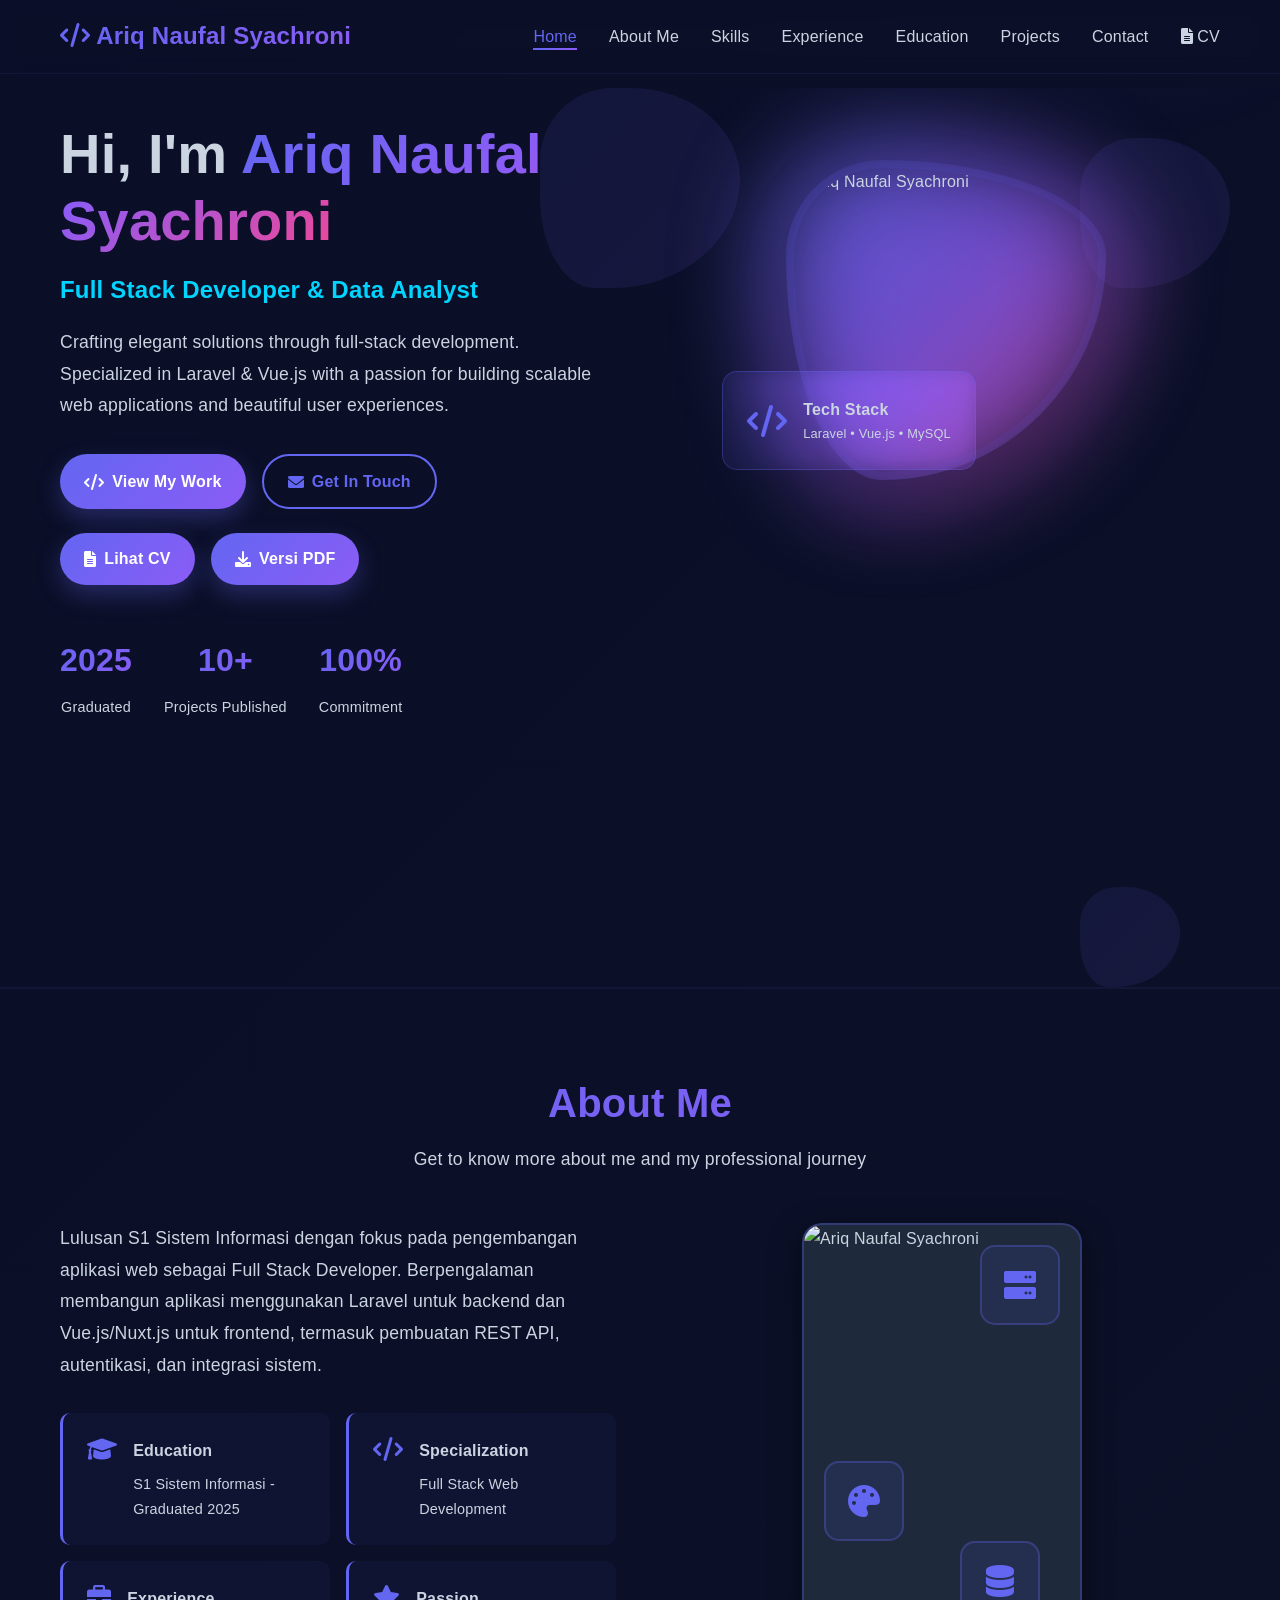
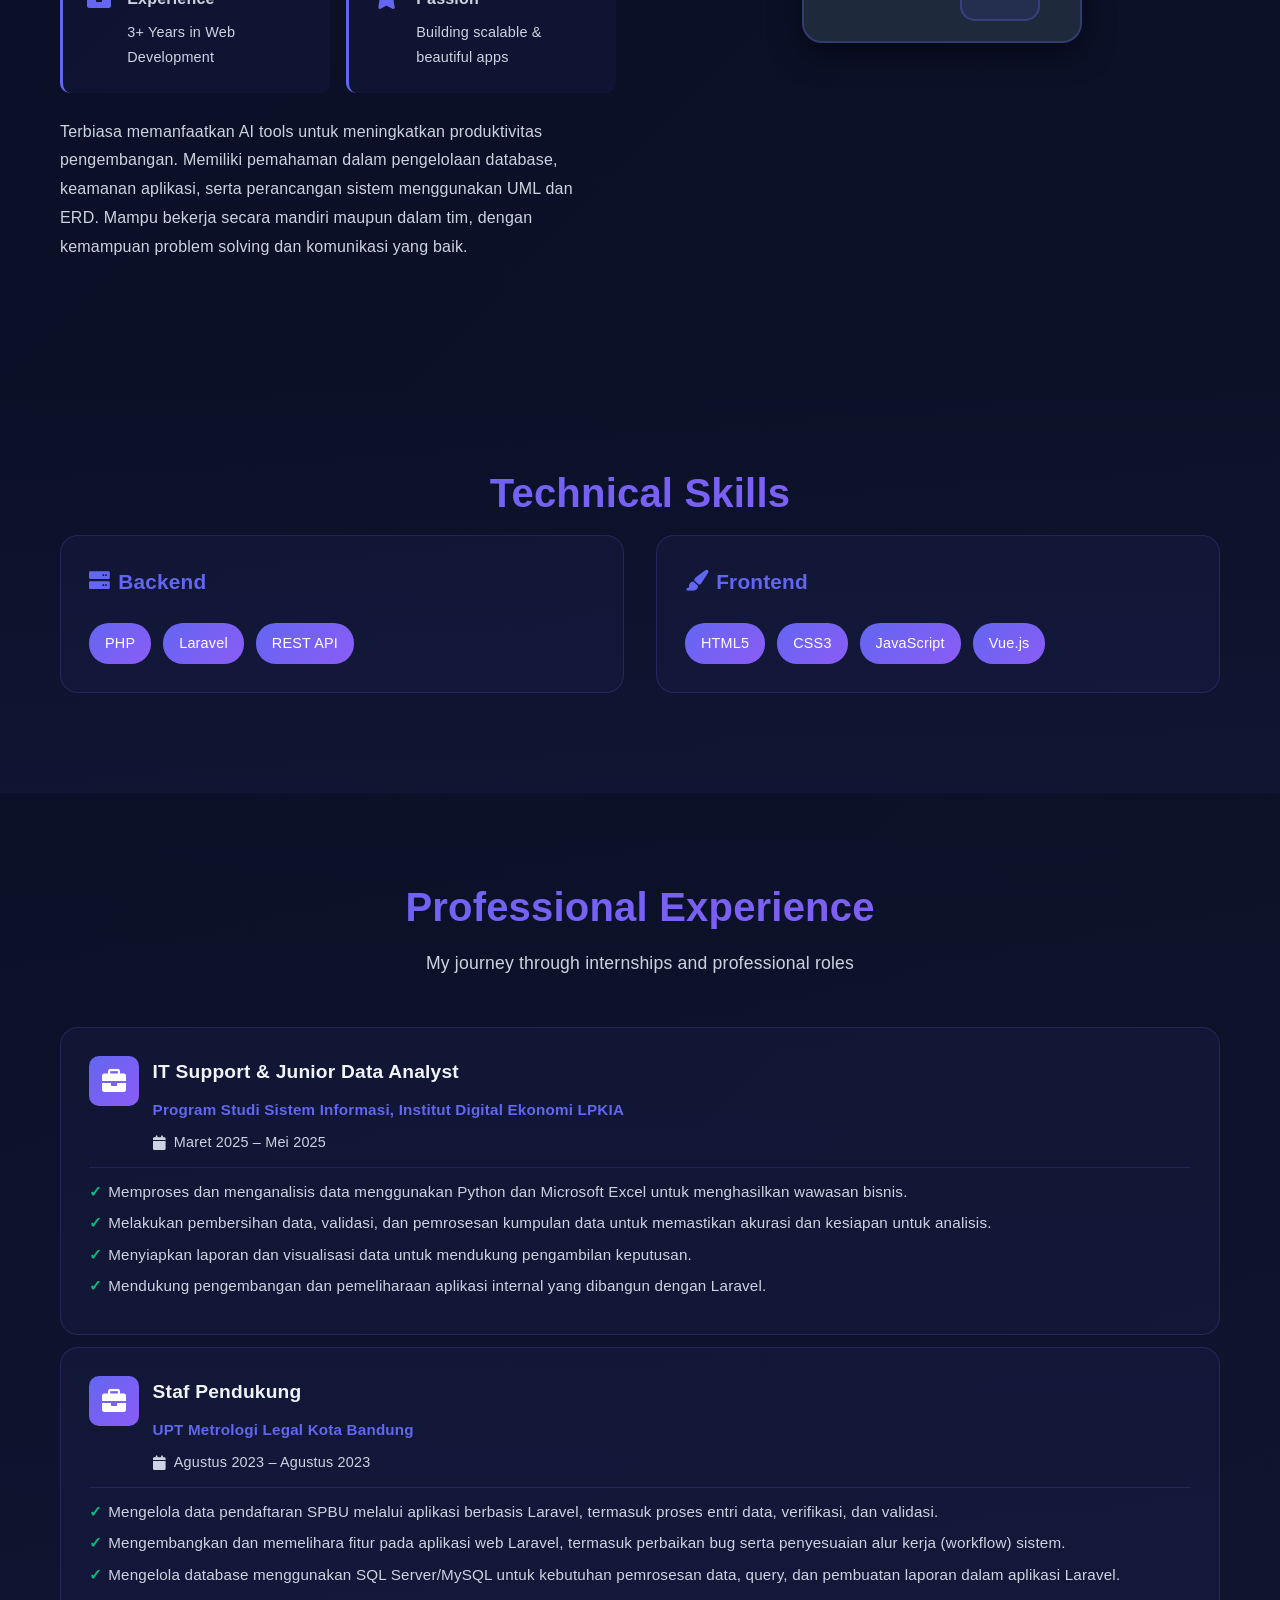
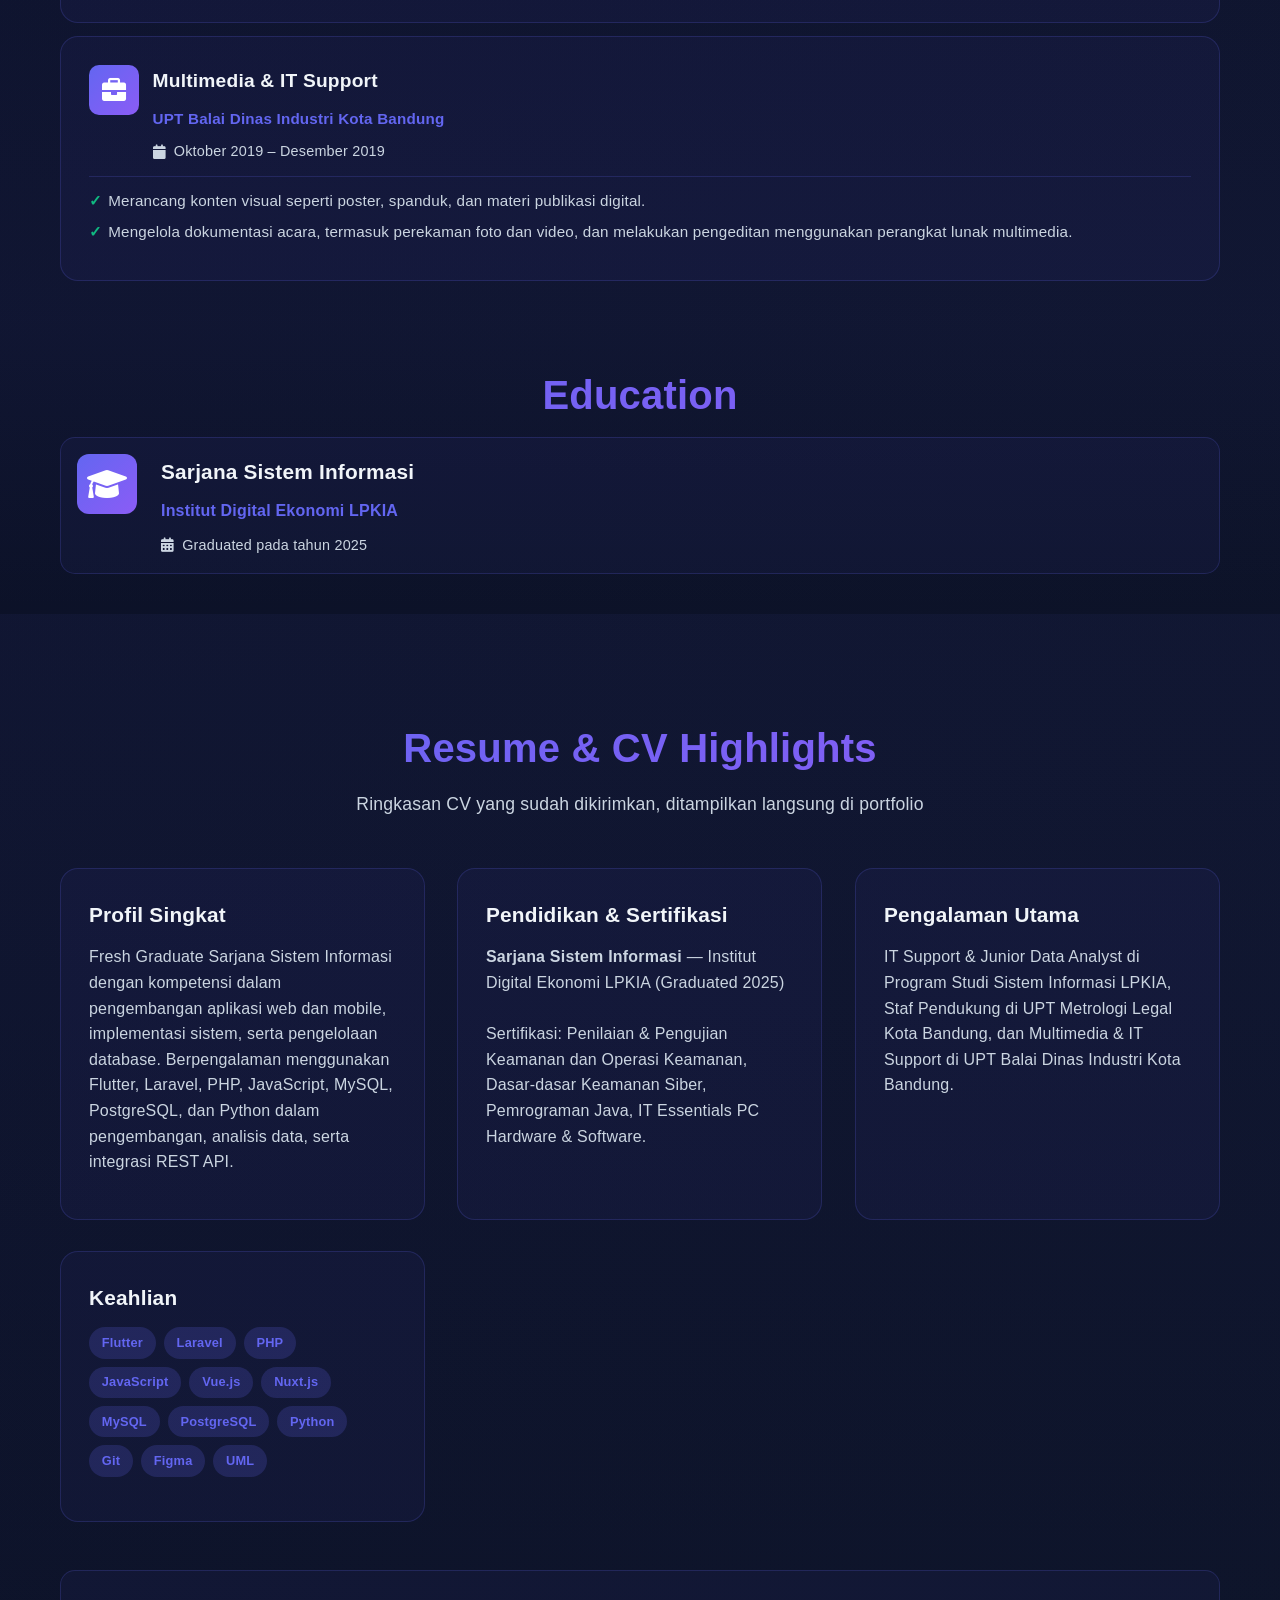
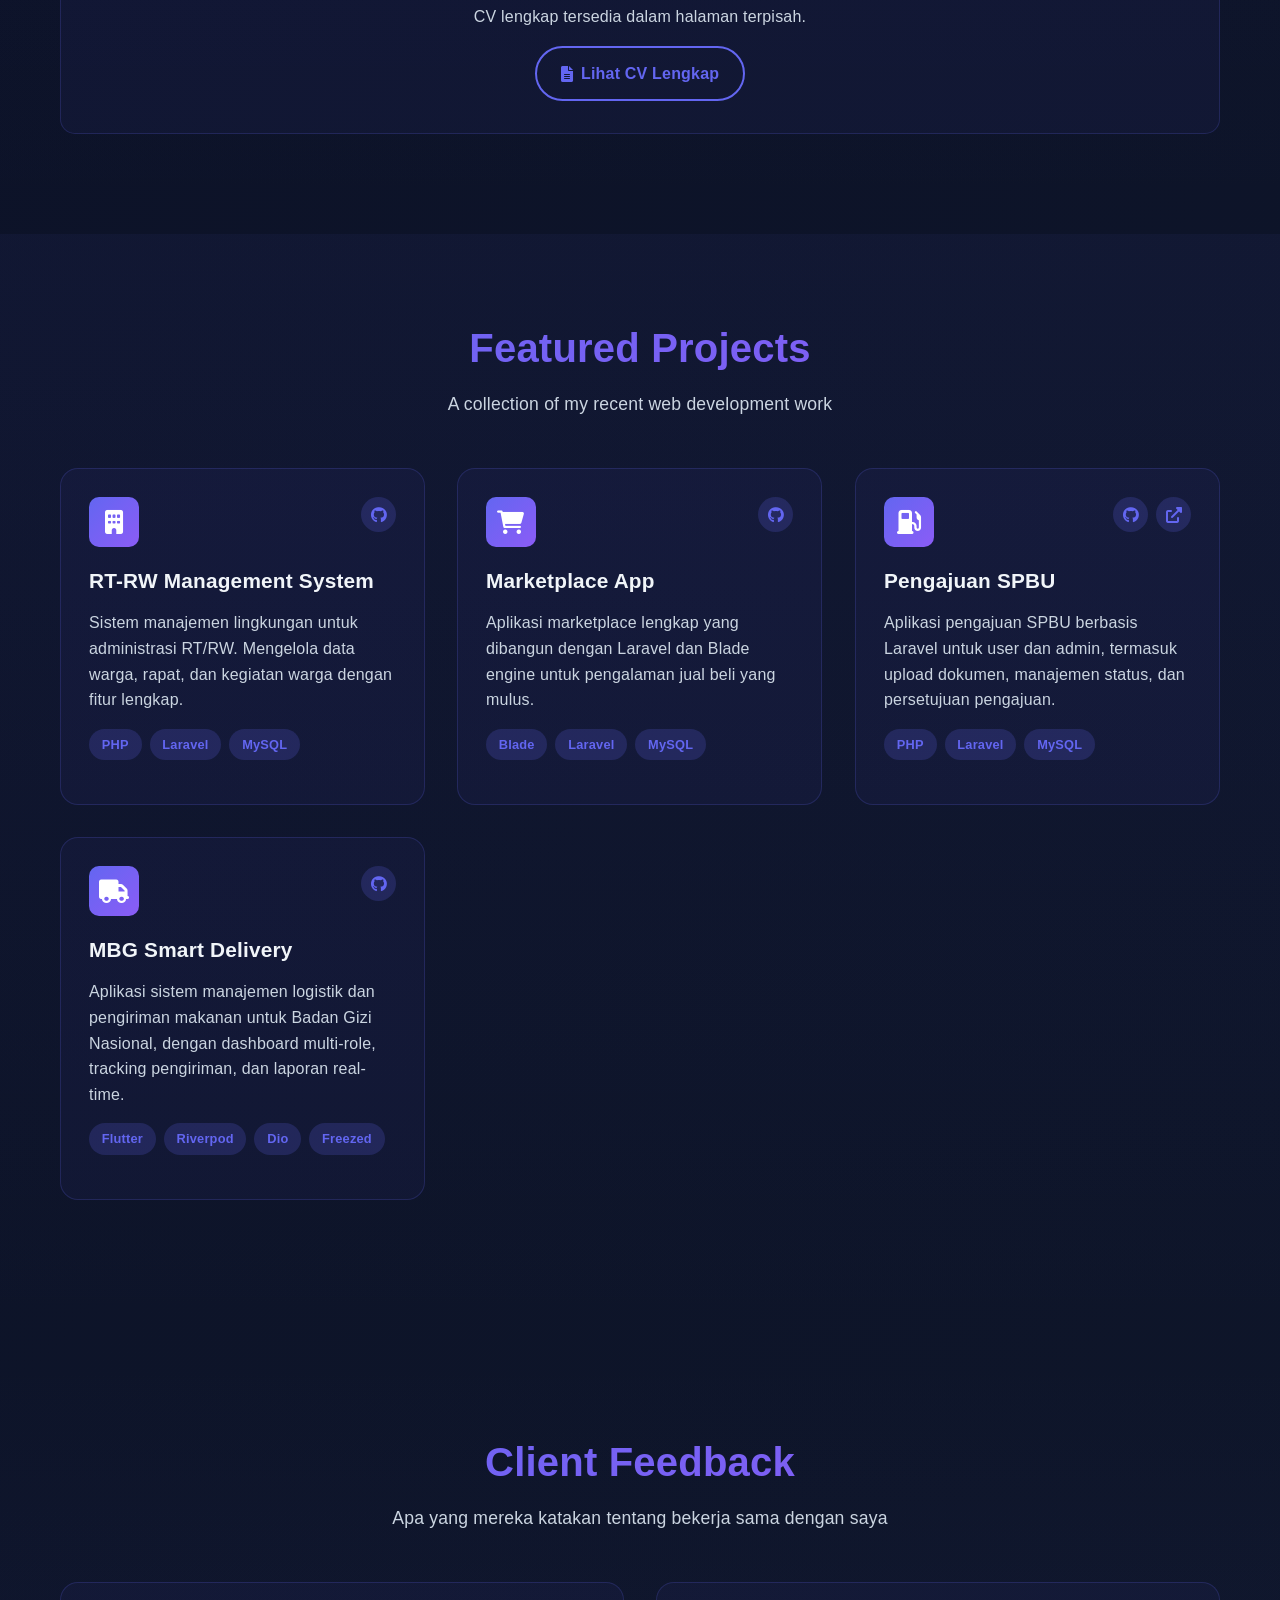
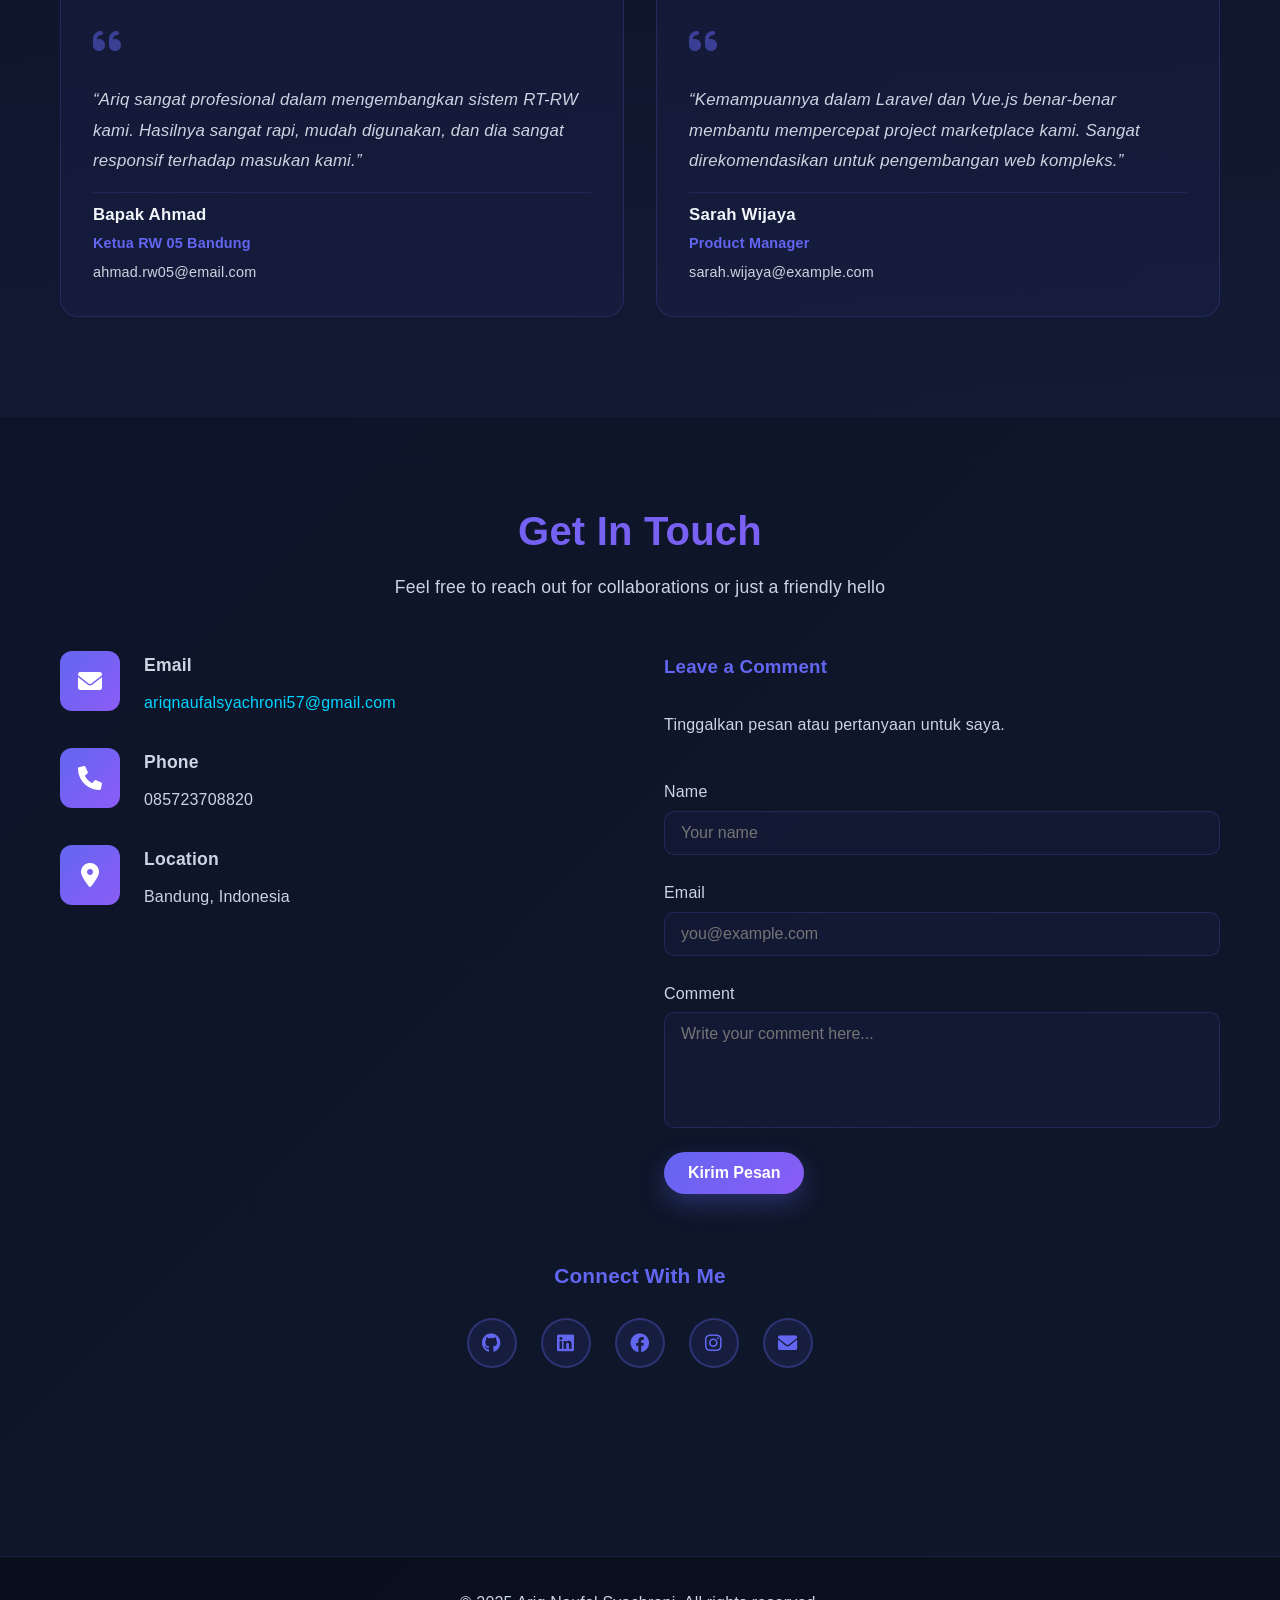
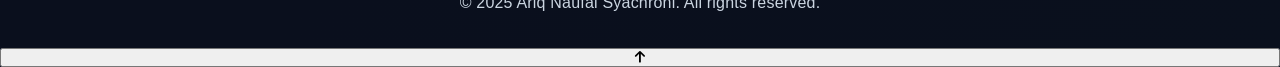
==== index.html @ 1841838b "Final fix: footer position, image filenames, and cache v1.32" ====
<!DOCTYPE html>
<html lang="en">
<head>
    <meta charset="UTF-8">
    <meta name="viewport" content="width=device-width, initial-scale=1.0">
    <meta name="description" content="Ariqn28 - Full Stack Developer | Portfolio & Professional Profile">
    <meta name="keywords" content="Full Stack Developer, Laravel, Vue.js, Web Development, Portfolio">
    <meta name="author" content="Ariqn28">
    
    <!-- Open Graph / Facebook / WhatsApp -->
    <meta property="og:type" content="website">
    <meta property="og:url" content="https://ariqn28.github.io/">
    <meta property="og:title" content="Ariq Naufal Syachroni | Full Stack Developer">
    <meta property="og:description" content="Professional Portfolio of Ariq Naufal Syachroni. Specialized in Laravel & Vue.js.">
    <meta property="og:image" content="https://ariqn28.github.io/images/profile.webp">

    <title>Ariq Naufal Syachroni | Full Stack Developer </title>
    <link rel="icon" href="images/favicon.ico" type="image/x-icon">

    <link rel="stylesheet" href="styles.css?v=1.32">
    <link rel="stylesheet" href="css/iconic/css/iconmonstr-iconic-font.css"> <!-- Fallback ikon lokal (tanpa assets/) -->
    <link rel="stylesheet" href="https://cdnjs.cloudflare.com/ajax/libs/font-awesome/6.0.0/css/all.min.css">
    <!-- Google Fonts dimuat via @font-face di styles.css -->
    </head>
<body>
    <!-- NAVBAR -->
    <nav class="navbar">
    <div class="container">
        <a href="#home" class="logo">
            <i class="fas fa-code"></i>
            Ariq Naufal Syachroni
        </a>

        <ul class="nav-menu" id="navMenu">
            <li><a href="#home">Home</a></li>
            <li><a href="#about">About Me</a></li>
            <li><a href="#skills">Skills</a></li>
            <li><a href="#experience">Experience</a></li>
            <li><a href="#education">Education</a></li>
            <li><a href="#projects">Projects</a></li>
            <li><a href="#contact">Contact</a></li>
            <li>
                <a href="cv.html" class="cv-btn">
                    <i class="fa-solid fa-file-alt"></i> CV
                </a>
            </li>
        </ul>

            <button class="hamburger" aria-label="Toggle navigation" aria-controls="navMenu">
                <span></span>
                <span></span>
                <span></span>
            </button>
        </div>
    </nav>
    <main>
    <!-- HERO SECTION -->
    <section class="hero" id="home">
        <div class="blob blob-1"></div>
        <div class="blob blob-2"></div>
        <div class="blob blob-3"></div>
        
        <div class="container">
            <div class="hero-content reveal">
                <h1 class="hero-title">Hi, I'm <span class="gradient-text">Ariq Naufal Syachroni</span></h1>
                <p class="hero-subtitle">Full Stack Developer & Data Analyst</p>
                <p class="hero-description">
                    Crafting elegant solutions through full-stack development. Specialized in Laravel & Vue.js with a passion for building scalable web applications and beautiful user experiences.
                </p>
                
                <div class="hero-buttons">
                    <a href="#projects" class="btn btn-primary">
                        <i class="fa-solid fa-code"></i> View My Work
                    </a>
                    <a href="#contact" class="btn btn-secondary">
                        <i class="fa-solid fa-envelope"></i> Get In Touch
                    </a>
                </div>
                <div class="hero-buttons hero-buttons-secondary">
                    <a href="cv.html" class="btn btn-primary"> <!-- Mengubah ke btn-primary agar lebih menonjol -->
                        <i class="fa-solid fa-file-alt"></i> Lihat CV
                    </a>
                    <a href="portfolio-dokumen.html" class="btn btn-primary"> <!-- Mengubah ke btn-primary agar lebih menonjol -->
                        <i class="fa-solid fa-download"></i> Versi PDF
                    </a>
                </div>
                
                <div class="hero-stats">
                    <div class="stat">
                        <div class="stat-number">2025</div>
                        <div class="stat-label">Graduated</div>
                    </div>
                    <div class="stat">
                        <div class="stat-number">10+</div>
                        <div class="stat-label">Projects Published</div>
                    </div>
                    <div class="stat">
                        <div class="stat-number">100%</div>
                        <div class="stat-label">Commitment</div>
                    </div>
                </div>
            </div>
            
            <div class="hero-visual reveal">
                <div class="hero-img-wrapper">
                    <img src="images/ariq-profile.jpg" alt="Ariq Naufal Syachroni" class="hero-img-main" width="320" height="320" fetchpriority="high"
                         onerror="this.onerror=null;this.src='images/placeholder-profile.webp'">
                </div>
                
                <div class="floating-card">
                    <i class="fas fa-code"></i>
                    <div>
                        <div style="font-weight: 600;">Tech Stack</div>
                        <div style="font-size: 0.8rem; color: var(--text-light);">Laravel • Vue.js • MySQL</div>
                    </div>
                </div>
            </div>
        </div>
    </section>

    <!-- ABOUT SECTION -->
    <section class="about" id="about">
        <div class="container">
            <h2 class="section-title reveal">About Me</h2>
            <p class="section-subtitle">Get to know more about me and my professional journey</p>
            
            <div class="about-content">
                <div class="about-text reveal">
                    <p class="about-intro">
                        Lulusan S1 Sistem Informasi dengan fokus pada pengembangan aplikasi web sebagai Full Stack Developer. Berpengalaman membangun aplikasi menggunakan Laravel untuk backend dan Vue.js/Nuxt.js untuk frontend, termasuk pembuatan REST API, autentikasi, dan integrasi sistem.
                    </p>
                    
                    <div class="about-highlights">
                        <div class="highlight-item reveal">
                            <i class="fas fa-graduation-cap"></i>
                            <div>
                                <h4>Education</h4>
                                <p>S1 Sistem Informasi - Graduated 2025</p>
                            </div>
                        </div>
                        <div class="highlight-item reveal">
                            <i class="fas fa-code"></i>
                            <div>
                                <h4>Specialization</h4>
                                <p>Full Stack Web Development</p>
                            </div>
                        </div>
                        <div class="highlight-item reveal">
                            <i class="fas fa-briefcase"></i>
                            <div>
                                <h4>Experience</h4>
                                <p>3+ Years in Web Development</p>
                            </div>
                        </div>
                        <div class="highlight-item reveal">
                            <i class="fas fa-star"></i>
                            <div>
                                <h4>Passion</h4>
                                <p>Building scalable & beautiful apps</p>
                            </div>
                        </div>
                    </div>
                    
                    <p class="about-detail">
                        Terbiasa memanfaatkan AI tools untuk meningkatkan produktivitas pengembangan. Memiliki pemahaman dalam pengelolaan database, keamanan aplikasi, serta perancangan sistem menggunakan UML dan ERD. Mampu bekerja secara mandiri maupun dalam tim, dengan kemampuan problem solving dan komunikasi yang baik.
                    </p>
                </div>
                
                <div class="about-image reveal">
                    <div class="image-container">
                        <img src="images/ariq-profile-4x6.jpeg" alt="Ariq Naufal Syachroni" width="280" height="420" loading="lazy" onerror="this.onerror=null;this.src='images/placeholder-4x6.webp'">
                        <div class="tech-icon tech-1" title="Backend">
                            <i class="fas fa-server"></i>
                        </div>
                        <div class="tech-icon tech-2" title="Frontend">
                            <i class="fas fa-palette"></i>
                        </div>
                        <div class="tech-icon tech-3" title="Database">
                            <i class="fas fa-database"></i>
                        </div>
                    </div>
                </div>
            </div>
        </div>
    </section>

    <!-- SKILLS SECTION -->
    <section class="skills" id="skills">
        <div class="container">
            <h2 class="section-title reveal">Technical Skills</h2>
            <div class="skills-container">
                <div class="skill-category reveal">
                    <h3><i class="fas fa-server"></i> Backend</h3>
                    <div class="skill-items">
                        <span class="skill-tag">PHP</span>
                        <span class="skill-tag">Laravel</span>
                        <span class="skill-tag">REST API</span>
                    </div>
                </div>
                <div class="skill-category reveal">
                    <h3><i class="fas fa-paint-brush"></i> Frontend</h3>
                    <div class="skill-items">
                        <span class="skill-tag">HTML5</span>
                        <span class="skill-tag">CSS3</span>
                        <span class="skill-tag">JavaScript</span>
                        <span class="skill-tag">Vue.js</span>
                    </div>
                </div>
            </div>
        </div>
    </section>

    <!-- EXPERIENCE SECTION -->
    <section class="experience" id="experience">
        <div class="container">
            <h2 class="section-title reveal">Professional Experience</h2>
            <p class="section-subtitle">My journey through internships and professional roles</p>
            <div class="experience-timeline">
                <!-- Experience 1: IT Support & Junior Data Analyst -->
                <div class="experience-card reveal">
                    <div class="experience-header">
                        <div class="experience-icon">
                            <i class="fas fa-briefcase"></i>
                        </div>
                        <div class="experience-content">
                            <h3>IT Support & Junior Data Analyst</h3>
                            <p class="experience-organization">Program Studi Sistem Informasi, Institut Digital Ekonomi LPKIA</p>
                            <p class="experience-date"><i class="fas fa-calendar"></i> Maret 2025 – Mei 2025</p>
                        </div>
                    </div>
                    <div class="experience-details">
                        <ul>
                            <li>Memproses dan menganalisis data menggunakan Python dan Microsoft Excel untuk menghasilkan wawasan bisnis.</li>
                            <li>Melakukan pembersihan data, validasi, dan pemrosesan kumpulan data untuk memastikan akurasi dan kesiapan untuk analisis.</li>
                            <li>Menyiapkan laporan dan visualisasi data untuk mendukung pengambilan keputusan.</li>
                            <li>Mendukung pengembangan dan pemeliharaan aplikasi internal yang dibangun dengan Laravel.</li>
                        </ul>
                    </div>
                </div>

                <!-- Experience 2: UPT Metrologi Legal -->
                <div class="experience-card reveal">
                    <div class="experience-header">
                        <div class="experience-icon">
                            <i class="fas fa-briefcase"></i>
                        </div>
                        <div class="experience-content">
                            <h3>Staf Pendukung</h3>
                            <p class="experience-organization">UPT Metrologi Legal Kota Bandung</p>
                            <p class="experience-date"><i class="fas fa-calendar"></i> Agustus 2023 – Agustus 2023</p>
                        </div>
                    </div>
                    <div class="experience-details">
                        <ul>
                            <li>Mengelola data pendaftaran SPBU melalui aplikasi berbasis Laravel, termasuk proses entri data, verifikasi, dan validasi.</li>
                            <li>Mengembangkan dan memelihara fitur pada aplikasi web Laravel, termasuk perbaikan bug serta penyesuaian alur kerja (workflow) sistem.</li>
                            <li>Mengelola database menggunakan SQL Server/MySQL untuk kebutuhan pemrosesan data, query, dan pembuatan laporan dalam aplikasi Laravel.</li>
                        </ul>
                    </div>
                </div>

                <!-- Experience 3: UPT Balai Dinas Industri -->
                <div class="experience-card reveal">
                    <div class="experience-header">
                        <div class="experience-icon">
                            <i class="fas fa-briefcase"></i>
                        </div>
                        <div class="experience-content">
                            <h3>Multimedia & IT Support</h3>
                            <p class="experience-organization">UPT Balai Dinas Industri Kota Bandung</p>
                            <p class="experience-date"><i class="fas fa-calendar"></i> Oktober 2019 – Desember 2019</p>
                        </div>
                    </div>
                    <div class="experience-details">
                        <ul>
                            <li>Merancang konten visual seperti poster, spanduk, dan materi publikasi digital.</li>
                            <li>Mengelola dokumentasi acara, termasuk perekaman foto dan video, dan melakukan pengeditan menggunakan perangkat lunak multimedia.</li>
                        </ul>
                    </div>
                </div>
            </div>
        </div>
    </section>

    <!-- EDUCATION SECTION -->
    <section class="education" id="education">
        <div class="container">
            <h2 class="section-title reveal">Education</h2>
            <div class="education-timeline">
                <div class="education-card reveal">
                    <div class="education-icon">
                        <i class="fas fa-graduation-cap"></i>
                    </div>
                    <div class="education-content">
                        <h3>Sarjana Sistem Informasi</h3>
                        <p class="education-institution">Institut Digital Ekonomi LPKIA</p>
                        <p class="education-year"><i class="fas fa-calendar-alt"></i> Graduated pada tahun 2025</p>
                    </div>
                </div>
            </div>
        </div>
    </section>

    <!-- RESUME / CV SECTION -->
    <section class="projects" id="resume">
        <div class="container">
            <h2 class="section-title reveal">Resume & CV Highlights</h2>
            <p class="section-subtitle">Ringkasan CV yang sudah dikirimkan, ditampilkan langsung di portfolio</p>
            <div class="projects-grid">
                <article class="project-card reveal">
                    <h3>Profil Singkat</h3>
                    <p>Fresh Graduate Sarjana Sistem Informasi dengan kompetensi dalam pengembangan aplikasi web dan mobile, implementasi sistem, serta pengelolaan database. Berpengalaman menggunakan Flutter, Laravel, PHP, JavaScript, MySQL, PostgreSQL, dan Python dalam pengembangan, analisis data, serta integrasi REST API.</p>
                </article>
                <article class="project-card reveal">
                    <h3>Pendidikan & Sertifikasi</h3>
                    <p><strong>Sarjana Sistem Informasi</strong> — Institut Digital Ekonomi LPKIA (Graduated 2025)<br><br>Sertifikasi: Penilaian & Pengujian Keamanan dan Operasi Keamanan, Dasar-dasar Keamanan Siber, Pemrograman Java, IT Essentials PC Hardware & Software.</p>
                </article>
                <article class="project-card reveal">
                    <h3>Pengalaman Utama</h3>
                    <p>IT Support & Junior Data Analyst di Program Studi Sistem Informasi LPKIA, Staf Pendukung di UPT Metrologi Legal Kota Bandung, dan Multimedia & IT Support di UPT Balai Dinas Industri Kota Bandung.</p>
                </article>
                <article class="project-card reveal">
                    <h3>Keahlian</h3>
                    <div class="project-tech">
                        <span>Flutter</span>
                        <span>Laravel</span>
                        <span>PHP</span>
                        <span>JavaScript</span>
                        <span>Vue.js</span>
                        <span>Nuxt.js</span>
                        <span>MySQL</span>
                        <span>PostgreSQL</span>
                        <span>Python</span>
                        <span>Git</span>
                        <span>Figma</span>
                        <span>UML</span>
                    </div>
                </article>
            </div>
            <div class="view-more">
                <p>CV lengkap tersedia dalam halaman terpisah.</p>
                <a href="cv.html" class="github-link"><i class="fas fa-file-alt"></i> Lihat CV Lengkap</a>
            </div>
        </div>
    </section>

    <!-- PROJECTS SECTION -->
    <section class="projects" id="projects">
        <div class="container">
            <h2 class="section-title reveal">Featured Projects</h2>
            <p class="section-subtitle">A collection of my recent web development work</p>
            <div class="projects-grid">
                <!-- Project 1: RT-RW -->
                <div class="project-card reveal">
                    <div class="project-header">
                        <div class="project-icon">
                            <i class="fas fa-building"></i>
                        </div>
                        <div class="project-links">
                            <a href="https://github.com/ariqn28/RT-RW" target="_blank" class="project-link" title="GitHub">
                                <i class="fab fa-github"></i>
                            </a>
                        </div>
                    </div>
                    <h3>RT-RW Management System</h3>
                    <p>Sistem manajemen lingkungan untuk administrasi RT/RW. Mengelola data warga, rapat, dan kegiatan warga dengan fitur lengkap.</p>
                    <div class="project-tech">
                        <span>PHP</span>
                        <span>Laravel</span>
                        <span>MySQL</span>
                    </div>
                </div>

                <!-- Project 2: Marketplace App -->
                <div class="project-card reveal">
                    <div class="project-header">
                        <div class="project-icon">
                            <i class="fas fa-shopping-cart"></i>
                        </div>
                        <div class="project-links">
                            <a href="https://github.com/ariqn28/markeplace-app" target="_blank" class="project-link" title="GitHub">
                                <i class="fab fa-github"></i>
                            </a>
                        </div>
                    </div>
                    <h3>Marketplace App</h3>
                    <p>Aplikasi marketplace lengkap yang dibangun dengan Laravel dan Blade engine untuk pengalaman jual beli yang mulus.</p>
                    <div class="project-tech">
                        <span>Blade</span>
                        <span>Laravel</span>
                        <span>MySQL</span>
                    </div>
                </div>

                <!-- Project 3: Pengajuan SPBU -->
                <div class="project-card reveal">
                    <div class="project-header">
                        <div class="project-icon">
                            <i class="fas fa-gas-pump"></i>
                        </div>
                        <div class="project-links">
                            <a href="https://github.com/ariqn28/Pengajuan_spbu" target="_blank" class="project-link" title="GitHub">
                                <i class="fab fa-github"></i>
                            </a>
                            <a href="https://github.com/ariqn28/Pengajuan_spbu#readme" target="_blank" class="project-link" title="Live Demo">
                                <i class="fas fa-external-link-alt"></i>
                            </a>
                        </div>
                    </div>
                    <h3>Pengajuan SPBU</h3>
                    <p>Aplikasi pengajuan SPBU berbasis Laravel untuk user dan admin, termasuk upload dokumen, manajemen status, dan persetujuan pengajuan.</p>
                    <div class="project-tech">
                        <span>PHP</span>
                        <span>Laravel</span>
                        <span>MySQL</span>
                    </div>
                </div>

                <!-- Project 4: MBG Smart Delivery -->
                <div class="project-card reveal">
                    <div class="project-header">
                        <div class="project-icon">
                            <i class="fas fa-truck"></i>
                        </div>
                        <div class="project-links">
                            <a href="https://github.com/ariqn28/MBG" target="_blank" class="project-link" title="GitHub">
                                <i class="fab fa-github"></i>
                            </a>
                        </div>
                    </div>
                    <h3>MBG Smart Delivery</h3>
                    <p>Aplikasi sistem manajemen logistik dan pengiriman makanan untuk Badan Gizi Nasional, dengan dashboard multi-role, tracking pengiriman, dan laporan real-time.</p>
                    <div class="project-tech">
                        <span>Flutter</span>
                        <span>Riverpod</span>
                        <span>Dio</span>
                        <span>Freezed</span>
                    </div>
                </div>

            </div>
        </div>
    </section>

    <!-- TESTIMONIALS SECTION -->
    <section class="testimonials" id="testimonials">
        <div class="container">
            <h2 class="section-title reveal">Client Feedback</h2>
            <p class="section-subtitle">Apa yang mereka katakan tentang bekerja sama dengan saya</p>
            
            <div class="testimonials-grid">
                <!-- Testimonial 1 -->
                <div class="testimonial-card reveal">
                    <div class="quote-icon">
                        <i class="fas fa-quote-left"></i>
                    </div>
                    <p class="testimonial-text">“Ariq sangat profesional dalam mengembangkan sistem RT-RW kami. Hasilnya sangat rapi, mudah digunakan, dan dia sangat responsif terhadap masukan kami.”</p>
                    <div class="testimonial-author">
                        <div class="author-info">
                            <h4>Bapak Ahmad</h4>
                            <p>Ketua RW 05 Bandung</p>
                        </div>
                        <span class="testimonial-email">ahmad.rw05@email.com</span>
                    </div>
                </div>

                <!-- Testimonial 2 -->
                <div class="testimonial-card reveal">
                    <div class="quote-icon">
                        <i class="fas fa-quote-left"></i>
                    </div>
                    <p class="testimonial-text">“Kemampuannya dalam Laravel dan Vue.js benar-benar membantu mempercepat project marketplace kami. Sangat direkomendasikan untuk pengembangan web kompleks.”</p>
                    <div class="testimonial-author">
                        <div class="author-info">
                            <h4>Sarah Wijaya</h4>
                            <p>Product Manager</p>
                        </div>
                        <span class="testimonial-email">sarah.wijaya@example.com</span>
                    </div>
                </div>
            </div>
        </div>
    </section>

    <!-- CONTACT SECTION -->
    <section class="contact" id="contact">
        <div class="container">
            <h2 class="section-title reveal">Get In Touch</h2>
            <p class="section-subtitle">Feel free to reach out for collaborations or just a friendly hello</p>
            <div class="contact-content">
                <div class="contact-info reveal">
                    <div class="info-item">
                        <div class="info-icon"><i class="fas fa-envelope"></i></div>
                        <div>
                            <h4>Email</h4>
                            <p><a href="mailto:ariqnaufalsyachroni57@gmail.com" style="color: var(--accent); text-decoration: none;">ariqnaufalsyachroni57@gmail.com</a></p>
                        </div>
                    </div>
                    <div class="info-item">
                        <div class="info-icon"><i class="fas fa-phone"></i></div>
                        <div>
                            <h4>Phone</h4>
                            <p>085723708820</p>
                        </div>
                    </div>
                    <div class="info-item">
                        <div class="info-icon"><i class="fas fa-map-marker-alt"></i></div>
                        <div>
                            <h4>Location</h4>
                            <p>Bandung, Indonesia</p>
                        </div>
                    </div>
                </div>

                <form id="contactForm" class="contact-form reveal">
                    <h3 style="color: var(--primary); margin-bottom: 0.25rem;">Leave a Comment</h3>
                    <p style="color: var(--text-light); margin-bottom: 1rem;">Tinggalkan pesan atau pertanyaan untuk saya.</p>
                    <div class="form-group contact-label-group">
                        <label for="name">Name</label>
                        <input type="text" id="name" name="name" placeholder="Your name" required>
                    </div>
                    <div class="form-group contact-label-group">
                        <label for="email">Email</label>
                        <input type="email" id="email" name="email" placeholder="you@example.com" required>
                    </div>
                    <div class="form-group contact-label-group">
                        <label for="message">Comment</label>
                        <textarea id="message" name="message" rows="5" placeholder="Write your comment here..." required></textarea>
                    </div>
                    <button type="submit" class="btn btn-primary">Kirim Pesan</button>
                </form>
            </div>

            <!-- Social Links -->
            <div class="social-links">
                <h3>Connect With Me</h3>
                <div class="social-icons">
                    <a href="https://github.com/ariqn28" target="_blank" rel="noopener noreferrer" title="GitHub">
                        <i class="fab fa-github"></i>
                    </a>
                    <a href="https://www.linkedin.com/in/ariq-naufal-syachroni-671b892b8" target="_blank" rel="noopener noreferrer" title="LinkedIn">
                        <i class="fab fa-linkedin"></i>
                    </a>
                    <a href="https://www.facebook.com/riqqyourbae" target="_blank" rel="noopener noreferrer" title="Facebook">
                        <i class="fab fa-facebook"></i>
                    </a>
                    <a href="https://www.instagram.com/riqqfals_" target="_blank" rel="noopener noreferrer" title="Instagram">
                        <i class="fab fa-instagram"></i>
                    </a>
                    <a href="mailto:ariqnaufalsyachroni57@gmail.com" title="Email">
                        <i class="fas fa-envelope"></i>
                    </a>
                </div>
            </div>
        </div>
    </section>
    </main>
    
    <!-- FOOTER -->
    <footer class="footer">
        <div class="container">
            <p>&copy; 2025 Ariq Naufal Syachroni. All rights reserved.</p>
        </div>
    </footer>

    <script src="script.js?v=1.32" defer></script>
</body>
</html>
---- styles.css ----
* {
    margin: 0;
    padding: 0;
    box-sizing: border-box;
}

:root {
    --primary: #6366f1;
    --secondary: #8b5cf6;
    --tertiary: #ec4899;
    --dark: #0f172a;
    --darker: #0a0e27;
    --light: #f1f5f9;
    --text-light: #cbd5e1;
    --text-dark: #1e293b;
    --accent: #00d4ff;
    --success: #10b981;
    --warning: #f59e0b;
    --error: #ef4444;
}

html {
    scroll-behavior: auto;
    scroll-padding-top: 88px;
}

@media (prefers-reduced-motion: reduce) {
    html {
        scroll-behavior: auto;
    }

    *,
    *::before,
    *::after {
        animation-duration: 0.01ms !important;
        animation-iteration-count: 1 !important;
        transition-duration: 0.01ms !important;
        scroll-behavior: auto !important;
    }
}

body {
    font-family: 'Segoe UI', Tahoma, Geneva, Verdana, sans-serif;
    background: linear-gradient(135deg, var(--darker) 0%, var(--dark) 100%);
    color: var(--text-light);
    line-height: 1.7;
    overflow-x: hidden;
    overflow-y: auto;
    min-height: 100vh;
    display: flex;
    flex-direction: column;
    letter-spacing: 0.2px;
    padding-top: 88px; /* Menambahkan padding untuk mengimbangi tinggi navbar fixed */
}

main,
section {
    overflow-x: hidden;
    padding-top: 0;
    padding-bottom: 2.5rem;
    flex: 1 0 auto; /* Mendorong footer ke bawah */
}

section[id] {
    scroll-margin-top: 92px;
}

#about,
#skills,
#experience,
#projects,
#testimonials,
#contact {
    padding-top: 80px;
}

.about {
    padding-top: 130px;
}

img {
    max-width: 100%;
    height: auto;
}

.container {
    width: min(100% - 2rem, 1200px);
    max-width: 1200px;
    margin: 0 auto;
    padding: 0 20px;
}

/* ============ REVEAL ANIMATION ============ */
.js-enabled .reveal,
.js-enabled .hero-content,
.js-enabled .hero-visual,
.skill-category,
.project-card,
.experience-card,
.education-card,
.testimonial-card,
.cert-card,
.contact-info,
.contact-form,
.highlight-item {
    opacity: 0;
    transform: translateY(30px);
    transition: opacity 0.6s ease-out, transform 0.6s ease-out;
    will-change: transform, opacity;
}

.reveal.active,
.skill-category.active,
.project-card.active,
.experience-card.active,
.education-card.active,
.testimonial-card.active,
.cert-card.active,
.contact-info.active,
.contact-form.active,
.highlight-item.active {
    opacity: 1;
    transform: translateY(0);
}

/* ============ NAVIGATION ============ */
.navbar {
    position: fixed;
    top: 0;
    left: 0;
    right: 0;
    z-index: 999;
    background: transparent;
    backdrop-filter: blur(10px);
    border-bottom: 1px solid rgba(99, 102, 241, 0.1);
    padding: 1rem 0;
    transition: background 0.3s ease, backdrop-filter 0.3s ease;
}

.navbar.scrolled {
    background: rgba(10, 14, 39, 0.95);
    backdrop-filter: blur(20px);
}

.navbar .container {
    display: flex;
    justify-content: space-between;
    align-items: center;
}

.logo {
    font-size: 1.5rem;
    font-weight: bold;
    background: linear-gradient(135deg, var(--primary), var(--secondary));
    -webkit-background-clip: text;
    background-clip: text;
    -webkit-text-fill-color: transparent;
    text-decoration: none;
    transition: transform 0.3s ease;
}

.logo:hover {
    transform: scale(1.1);
}

.nav-menu {
    display: flex;
    list-style: none;
    gap: 2rem;
}

.nav-menu a {
    color: var(--text-light);
    text-decoration: none;
    transition: all 0.3s ease;
    position: relative;
}

.nav-menu a:hover {
    color: var(--primary);
}

.nav-menu a.active {
    color: var(--primary);
}

.nav-menu a::after {
    content: '';
    position: absolute;
    bottom: -5px;
    left: 0;
    width: 0;
    height: 2px;
    background: linear-gradient(90deg, var(--primary), var(--secondary));
    transition: width 0.3s ease;
}

.nav-menu a:hover::after, .nav-menu a.active::after {
    width: 100%;
}

.hamburger {
    display: none;
    flex-direction: column;
    cursor: pointer;
}

.hamburger span {
    width: 25px;
    height: 3px;
    background: var(--primary);
    margin: 5px 0;
    border-radius: 3px;
    transition: all 0.3s ease;
}

.hamburger.active span:nth-child(1) {
    transform: rotate(45deg) translate(5px, 5px);
}

.hamburger.active span:nth-child(2) {
    opacity: 0;
    transform: translateX(-20px);
}

.hamburger.active span:nth-child(3) {
    transform: rotate(-45deg) translate(7px, -6px);
}


/* ============ HERO SECTION ============ */
.hero {
    min-height: 100vh;
    height: auto;
    display: flex;
    align-items: flex-start; /* Mengubah agar konten Hero menempel ke atas */
    justify-content: center;
    padding: 0 0 70px; /* Menghapus padding-top agar konten menempel ke navbar */
    position: relative;
    overflow: hidden;
    border-bottom: 1px solid rgba(99, 102, 241, 0.08);
}

.hero::before {
    content: '';
    position: absolute;
    top: -50%;
    right: -10%;
    width: 500px;
    height: 500px;
    background: radial-gradient(circle, rgba(99, 102, 241, 0.1) 0%, transparent 70%);
    border-radius: 50%;
    animation: float 20s ease-in-out infinite;
    will-change: transform, opacity; /* Diperbarui agar sesuai dengan animasi */
}

.hero .container {
    display: grid;
    grid-template-columns: 1fr 1fr;
    gap: 4rem;
    align-items: start; /* Mengubah dari center ke start agar teks naik ke atas */
    position: relative;
    z-index: 1;
    padding-top: 2rem; /* Jarak kecil agar tidak menabrak garis navbar */
}

.hero-content,
.hero-visual {
    position: relative;
    z-index: 2;
}

.hero-content {
    /* animation: slideInLeft 1s ease-out; */ /* Removed, handled by .reveal */
}

.hero-title {
    font-size: 3.5rem;
    font-weight: bold;
    margin-bottom: 1rem;
    line-height: 1.2;
}

.gradient-text {
    background: linear-gradient(135deg, var(--primary), var(--secondary), var(--tertiary));
    -webkit-background-clip: text;
    -webkit-text-fill-color: transparent;
    background-clip: text;
}

.hero-subtitle {
    font-size: 1.5rem;
    color: var(--accent);
    margin-bottom: 1rem;
    font-weight: 600;
}

.hero-description {
    font-size: 1.1rem;
    color: var(--text-light);
    margin-bottom: 2rem;
    line-height: 1.8;
}

.hero-buttons {
    display: flex;
    gap: 1rem;
    margin-bottom: 3rem;
    flex-wrap: wrap;
}

.hero-buttons-secondary {
    margin-top: -1.5rem; /* Merapatkan baris kedua dengan baris pertama */
    margin-bottom: 3rem;
}

.btn-link {
    color: var(--text-light);
    text-decoration: none;
    font-size: 0.95rem;
    display: inline-flex;
    align-items: center;
    gap: 0.5rem;
    transition: color 0.3s ease;
}

.btn-link:hover {
    color: var(--primary);
    text-decoration: underline;
}

.btn {
    padding: 0.75rem 1.5rem;
    border-radius: 50px;
    text-decoration: none;
    font-weight: 600;
    display: inline-flex;
    align-items: center;
    gap: 0.5rem;
    transition: all 0.3s ease;
    border: none;
    cursor: pointer;
    font-size: 1rem;
}

.btn-primary {
    background: linear-gradient(135deg, var(--primary), var(--secondary));
    color: white;
    box-shadow: 0 10px 25px rgba(99, 102, 241, 0.3);
}

.btn-primary:hover {
    transform: translateY(-2px);
    box-shadow: 0 15px 35px rgba(99, 102, 241, 0.5);
}

.btn-secondary {
    background: transparent;
    color: var(--primary);
    border: 2px solid var(--primary);
}

.btn-secondary:hover {
    background: var(--primary);
    color: white;
}

.hero-stats {
    display: flex;
    gap: 2rem;
    flex-wrap: wrap;
}

.stat {
    text-align: center;
}

.stat-number {
    font-size: 2rem;
    font-weight: bold;
    background: linear-gradient(135deg, var(--primary), var(--secondary));
    -webkit-background-clip: text;
    -webkit-text-fill-color: transparent;
    background-clip: text;
}

.stat-label {
    color: var(--text-light);
    font-size: 0.9rem;
    margin-top: 0.5rem;
}

/* Hero Visual */
.hero-visual {
    position: relative;
    height: 400px;
    display: flex;
    align-items: center;
    justify-content: center;
}

/* Menambahkan efek gradasi menyala di belakang foto profil */
.hero-visual::before {
    content: '';
    position: absolute;
    width: 350px; /* Sedikit lebih lebar dari foto */
    height: 350px;
    background: linear-gradient(135deg, var(--primary), var(--secondary), var(--tertiary));
    border-radius: 30% 70% 70% 30% / 30% 30% 70% 70%;
    filter: blur(50px); /* Blur lebih kuat agar efek glow terasa */
    opacity: 0.8; /* Lebih terang */
    z-index: 1;
    animation: blobAnimation 10s infinite alternate;
}

.hero-img-wrapper {
    width: 320px;
    height: 320px;
    position: relative;
    z-index: 5;
    border-radius: 30% 70% 70% 30% / 30% 30% 70% 70%;
    overflow: hidden;
    border: 8px solid rgba(99, 102, 241, 0.1);
    animation: blobAnimation 10s infinite alternate;
    box-shadow: 0 20px 50px rgba(0, 0, 0, 0.3);
    will-change: transform, opacity; /* Diperbarui agar sesuai dengan animasi */
}

.hero-img-main {
    width: 100%;
    height: 100%;
    object-fit: cover;
}

.blob {
    position: absolute;
    z-index: 0;
    border-radius: 40% 60% 70% 30% / 40% 50% 60% 50%;
    background: linear-gradient(135deg, rgba(99, 102, 241, 0.1), rgba(139, 92, 246, 0.1));
    animation: blobAnimation 15s infinite;
    will-change: transform, opacity; /* Diperbarui agar sesuai dengan animasi */
}

.blob-1 {
    width: 200px;
    height: 200px;
    animation-delay: 0s;
}

.blob-2 {
    width: 150px;
    height: 150px;
    animation-delay: 5s;
    top: 50px;
    right: 50px;
}

.blob-3 {
    width: 100px;
    height: 100px;
    animation-delay: 10s;
    bottom: 0;
    right: 100px;
}

.floating-card {
    position: absolute;
    z-index: 10;
    background: rgba(99, 102, 241, 0.1);
    backdrop-filter: blur(10px);
    border: 1px solid rgba(99, 102, 241, 0.3);
    padding: 1.5rem;
    border-radius: 15px;
    display: flex;
    align-items: center;
    gap: 1rem;
    animation: none;
    bottom: 50px;
    left: 50px;
}

.floating-card i {
    font-size: 2rem;
    color: var(--primary);
}

/* ============ ABOUT SECTION ============ */
.about {
    padding: 70px 0 70px;
    margin-top: 0;
    position: relative;
    border-top: 1px solid rgba(99, 102, 241, 0.08);
}

.section-title {
    font-size: 2.5rem;
    font-weight: bold;
    text-align: center;
    margin-bottom: 0.5rem;
    background: linear-gradient(135deg, var(--primary), var(--secondary));
    -webkit-background-clip: text;
    -webkit-text-fill-color: transparent;
    background-clip: text;
}

.section-subtitle {
    text-align: center;
    color: var(--text-light);
    margin-bottom: 3rem;
    font-size: 1.1rem;
}

.about-content {
    display: grid;
    grid-template-columns: 1fr 1fr;
    gap: 3rem;
    align-items: start;
    margin-bottom: 3rem;
}

.about-text,
.about-image {
    min-width: 0;
}

.about-text {
}

.about-intro,
.about-detail,
.highlight-item p {
    overflow-wrap: anywhere;
    word-break: break-word;
}

.about-intro {
    font-size: 1.1rem;
    color: var(--text-light);
    margin-bottom: 2rem;
    line-height: 1.8;
}

.about-highlights {
    display: grid;
    grid-template-columns: 1fr 1fr;
    gap: 1rem;
    margin-bottom: 1.5rem;
}

.highlight-item {
    display: flex;
    gap: 1rem;
    padding: 1.5rem;
    background: rgba(99, 102, 241, 0.05);
    border-left: 3px solid var(--primary);
    border-radius: 10px;
    transition: all 0.3s ease;
}

.highlight-item:hover {
    background: rgba(99, 102, 241, 0.1);
    transform: translateX(5px);
}

.highlight-item i {
    font-size: 1.5rem;
    color: var(--primary);
    flex-shrink: 0;
}

.highlight-item h4 {
    font-size: 1rem;
    margin-bottom: 0.5rem;
}

.highlight-item p {
    font-size: 0.9rem;
    color: var(--text-light);
}

.about-detail {
    font-size: 1rem;
    color: var(--text-light);
    line-height: 1.8;
}

.about-image {
    position: relative;
    height: 400px;
}

.image-container {
    position: relative;
    width: 100%;
}

.image-container img {
    width: 100%;
    height: 100%;
    display: block;
    object-fit: cover;
}

.image-bg {
    position: absolute;
    width: 100%;
    height: 100%;
    background: linear-gradient(135deg, rgba(99, 102, 241, 0.2), rgba(139, 92, 246, 0.2));
    border-radius: 20px;
    border: 2px solid rgba(99, 102, 241, 0.3);
}

.image-accent {
    position: absolute;
    width: 100%;
    height: 100%;
    background: linear-gradient(135deg, transparent, rgba(236, 72, 153, 0.1));
    border-radius: 20px;
}

.tech-icon {
    position: absolute;
    width: 80px;
    height: 80px;
    background: rgba(99, 102, 241, 0.1);
    border: 2px solid rgba(99, 102, 241, 0.3);
    border-radius: 15px;
    display: flex;
    align-items: center;
    justify-content: center;
    font-size: 2rem;
    color: var(--primary);
    animation: none;
}

.tech-1 {
    top: 20px;
    right: 20px;
    animation-delay: 0s;
}

.tech-2 {
    bottom: 100px;
    left: 20px;
    animation-delay: 2s;
}

.tech-3 {
    bottom: 20px;
    right: 40px;
    animation-delay: 4s;
}

.soft-skills {
    margin-top: 4rem;
    text-align: center;
}

.soft-skills h3 {
    font-size: 1.5rem;
    margin-bottom: 2rem;
    color: var(--primary);
}

.skills-grid {
    display: grid;
    grid-template-columns: repeat(auto-fit, minmax(150px, 1fr));
    gap: 1rem;
}

.skill-badge {
    background: rgba(99, 102, 241, 0.1);
    border: 2px solid rgba(99, 102, 241, 0.3);
    padding: 1rem;
    border-radius: 10px;
    display: flex;
    align-items: center;
    gap: 0.5rem;
    justify-content: center;
    transition: all 0.3s ease;
    cursor: default;
}

.skill-badge:hover {
    background: rgba(99, 102, 241, 0.2);
    transform: translateY(-3px);
    border-color: var(--primary);
}

.skill-badge i {
    color: var(--primary);
}

/* Styling Pas Foto 4x6 agar badan dan kepala terlihat proporsional */
.image-container {
    width: 100%;
    max-width: 280px;
    aspect-ratio: 4 / 6;
    margin: 0 auto;
    display: block;
    position: relative;
    z-index: 5;
    overflow: hidden;
    border-radius: 20px;
    border: 2px solid rgba(99, 102, 241, 0.3);
    background-color: #1e293b; /* Placeholder warna jika gambar lambat muat */
    box-shadow: 0 10px 30px rgba(0, 0, 0, 0.5);
}
.image-container img {
    /* Mengatur object-fit agar gambar pas dan fokus pada bagian atas */
    object-fit: cover;
    object-position: center top; /* Fokuskan pada bagian atas gambar */
    width: 100%;
    height: 100%;
}

/* Perbaikan: Memastikan foto muncul di tampilan HP */
@media (max-width: 768px) {
    .about-image {
        display: block !important;
        margin-top: 30px;
        order: -1; /* Foto muncul di atas teks pada mobile */
    }
    .about-content {
        display: flex;
        flex-direction: column;
    }
    .about-image {
        margin-bottom: 30px;
    }
}

/* ============ SKILLS SECTION ============ */
.skills {
    padding: 160px 0 100px; /* Memberikan ruang ekstra agar tidak nempel ke About Me */
    background: linear-gradient(180deg, transparent, rgba(99, 102, 241, 0.05));
}

.skills-container {
    display: grid;
    grid-template-columns: repeat(auto-fit, minmax(280px, 1fr));
    gap: 2rem;
}

.skill-category {
    background: rgba(99, 102, 241, 0.05);
    border: 1px solid rgba(99, 102, 241, 0.2);
    padding: 1.75rem;
    border-radius: 18px;
}

.skill-category:hover {
    background: rgba(99, 102, 241, 0.1);
    border-color: var(--primary);
    transform: translateY(-5px);
    box-shadow: 0 10px 30px rgba(99, 102, 241, 0.2);
}

.skill-category h3 {
    font-size: 1.3rem;
    margin-bottom: 1.5rem;
    color: var(--primary);
    display: flex;
    align-items: center;
    gap: 0.5rem;
}

.skill-items {
    display: flex;
    flex-wrap: wrap;
    gap: 0.75rem;
}

.skill-tag {
    background: linear-gradient(135deg, var(--primary), var(--secondary));
    color: white;
    padding: 0.5rem 1rem;
    border-radius: 20px;
    font-size: 0.9rem;
    transition: all 0.3s ease;
    display: inline-block;
}

.skill-tag:hover {
    transform: scale(1.1);
}

.certifications {
    margin-top: 4rem;
}
.certifications h3 {
    font-size: 1.5rem;
    margin-bottom: 2rem;
    text-align: center;
    color: var(--primary);
}
.cert-grid {
    display: grid;
    grid-template-columns: repeat(auto-fit, minmax(200px, 1fr));
    gap: 1.5rem;
}

.cert-card {
    background: rgba(99, 102, 241, 0.05);
    border: 1px solid rgba(99, 102, 241, 0.2);
    padding: 2rem;
    border-radius: 15px;
    text-align: center;
    transition: all 0.3s ease;
    opacity: 0;
    transform: translateY(30px);
}

.cert-card:hover {
    background: rgba(99, 102, 241, 0.1);
    border-color: var(--primary);
    transform: translateY(-10px);
}

.cert-card.active {
    animation: slideInUp 0.8s ease-out forwards;
}

.cert-card i {
    font-size: 2.5rem;
    color: var(--primary);
    margin-bottom: 1rem;
}

.cert-card h4 {
    font-size: 1rem;
    margin-bottom: 0.5rem;
    color: var(--light);
}

.cert-card p {
    color: var(--text-light);
    font-size: 0.9rem;
}

/* ============ PROJECTS SECTION ============ */
.projects {
    padding: 100px 0;
    background: linear-gradient(180deg, rgba(99, 102, 241, 0.05), transparent);
}

.projects-grid {
    display: grid;
    grid-template-columns: repeat(auto-fit, minmax(320px, 1fr));
    gap: 2rem;
    margin-bottom: 3rem;
}

.project-card {
    background: rgba(99, 102, 241, 0.05);
    border: 1px solid rgba(99, 102, 241, 0.2);
    border-radius: 18px;
    padding: 1.75rem;
    display: flex;
    flex-direction: column;
    height: 100%;
}

.project-card:hover {
    background: rgba(99, 102, 241, 0.1);
    border-color: var(--primary);
    transform: translateY(-10px);
    box-shadow: 0 15px 40px rgba(99, 102, 241, 0.2);
}

.project-header {
    display: flex;
    justify-content: space-between;
    align-items: start;
    margin-bottom: 1rem;
}

.project-icon {
    width: 50px;
    height: 50px;
    background: linear-gradient(135deg, var(--primary), var(--secondary));
    border-radius: 10px;
    display: flex;
    align-items: center;
    justify-content: center;
    font-size: 1.5rem;
    color: white;
}

.project-links {
    display: flex;
    gap: 0.5rem;
}

.project-link {
    width: 35px;
    height: 35px;
    background: rgba(99, 102, 241, 0.2);
    border-radius: 50%;
    display: flex;
    align-items: center;
    justify-content: center;
    color: var(--primary);
    text-decoration: none;
    transition: all 0.3s ease;
}

.project-link:hover {
    background: var(--primary);
    color: white;
    transform: scale(1.1);
}

.project-card h3 {
    font-size: 1.3rem;
    margin-bottom: 0.75rem;
    color: var(--light);
}

.project-card > p {
    color: var(--text-light);
    margin-bottom: 1rem;
    flex-grow: 1;
    line-height: 1.6;
}

.project-tech {
    display: flex;
    flex-wrap: wrap;
    gap: 0.5rem;
    margin-bottom: 1rem;
}

.project-tech span {
    background: rgba(99, 102, 241, 0.2);
    color: var(--primary);
    padding: 0.3rem 0.8rem;
    border-radius: 20px;
    font-size: 0.8rem;
    font-weight: 600;
}

.project-features {
    display: flex;
    flex-direction: column;
    gap: 0.5rem;
    padding-top: 1rem;
    border-top: 1px solid rgba(99, 102, 241, 0.2);
}

.project-features span {
    font-size: 0.9rem;
    color: var(--text-light);
    display: flex;
    align-items: center;
    gap: 0.5rem;
}

.project-features i {
    color: var(--success);
}

.view-more {
    text-align: center;
    padding: 2rem;
    background: rgba(99, 102, 241, 0.05);
    border-radius: 15px;
    border: 1px solid rgba(99, 102, 241, 0.2);
}

.view-more p {
    margin-bottom: 1rem;
    color: var(--text-light);
}

.github-link {
    display: inline-flex;
    align-items: center;
    gap: 0.5rem;
    color: var(--primary);
    text-decoration: none;
    font-weight: 600;
    transition: all 0.3s ease;
    padding: 0.75rem 1.5rem;
    border: 2px solid var(--primary);
    border-radius: 50px;
}

.github-link:hover {
    background: var(--primary);
    color: white;
}

/* Project Image */
.project-image {
    width: 100%;
    height: 200px;
    margin-bottom: 1.5rem;
    border-radius: 10px;
    overflow: hidden;
    background: rgba(99, 102, 241, 0.1);
}

.project-image img {
    width: 100%;
    height: 100%;
    object-fit: cover;
    transition: transform 0.3s ease;
}

.project-card:hover .project-image img {
    transform: scale(1.05);
}

/* ============ EXPERIENCE SECTION ============ */
.experience {
    padding: 40px 0;
    background: linear-gradient(180deg, transparent, rgba(99, 102, 241, 0.05));
}

.experience-timeline {
    display: flex;
    flex-direction: column;
    gap: 0.75rem;
}

.experience-card {
    background: rgba(99, 102, 241, 0.05);
    border: 1px solid rgba(99, 102, 241, 0.2);
    border-radius: 18px;
    padding: 1.75rem;
    opacity: 0;
    transform: translateY(30px); /* Initial state handled by .reveal */
    transition: all 0.8s ease-out; /* Ensure transition is defined */
    display: flex;
    flex-direction: column;
}

/* Menghapus animasi spesifik untuk konsistensi dengan .reveal.active */
/* .experience-card.active,
   .education-card.active,
   .testimonial-card.active {
       animation: slideInUp 0.8s ease-out forwards;
   } */

.experience-card:hover {
    transform: translateY(-5px);
    box-shadow: 0 10px 30px rgba(99, 102, 241, 0.2);
}

.experience-header {
    display: flex;
    gap: 0.85rem;
    margin-bottom: 0.75rem;
}

.experience-icon {
    width: 50px;
    height: 50px;
    background: linear-gradient(135deg, var(--primary), var(--secondary));
    border-radius: 10px;
    display: flex;
    align-items: center;
    justify-content: center;
    font-size: 1.5rem;
    color: white;
    flex-shrink: 0;
}

.experience-content h3 {
    font-size: 1.2rem;
    color: var(--light);
    margin-bottom: 0.5rem;
}

.experience-organization {
    color: var(--primary);
    font-size: 0.95rem;
    font-weight: 600;
    margin-bottom: 0.5rem;
}

.experience-date {
    color: var(--text-light);
    font-size: 0.9rem;
    display: flex;
    align-items: center;
    gap: 0.5rem;
}

.experience-details {
    padding-top: 0.75rem;
    border-top: 1px solid rgba(99, 102, 241, 0.2);
}

.experience-details ul {
    list-style: none;
    padding-left: 0;
}

.experience-details li {
    margin-bottom: 0.45rem;
    padding-left: 1.2rem;
    position: relative;
    color: var(--text-light);
    line-height: 1.6;
    font-size: 0.95rem;
}

.experience-details li::before {
    content: '✓';
    position: absolute;
    left: 0;
    color: var(--success);
    font-weight: bold;
}

/* ============ EDUCATION SECTION ============ */
.education {
    padding: 40px 0;
    background: linear-gradient(180deg, rgba(99, 102, 241, 0.05), transparent);
}

.education-timeline {
    display: flex;
    flex-direction: column;
    gap: 0.75rem;
}

.education-card {
    background: rgba(99, 102, 241, 0.05);
    border: 1px solid rgba(99, 102, 241, 0.2);
    border-radius: 15px;
    padding: 1rem;
    display: flex; 
    opacity: 0;
    transform: translateY(30px);
    gap: 1.5rem;
    align-items: flex-start;
}

.education-card:hover {
    background: rgba(99, 102, 241, 0.1);
    border-color: var(--primary);
    transform: translateY(-5px);
    box-shadow: 0 10px 30px rgba(99, 102, 241, 0.2);
}

.education-icon {
    width: 60px;
    height: 60px;
    background: linear-gradient(135deg, var(--primary), var(--secondary));
    border-radius: 12px;
    display: flex;
    align-items: center;
    justify-content: center;
    font-size: 2rem;
    color: white;
    flex-shrink: 0;
}

.education-content h3 {
    font-size: 1.3rem;
    color: var(--light);
    margin-bottom: 0.5rem;
}

.education-institution {
    color: var(--primary);
    font-size: 1rem;
    font-weight: 600;
    margin-bottom: 0.5rem;
}

.education-year {
    color: var(--text-light);
    font-size: 0.9rem;
    display: flex;
    align-items: center;
    gap: 0.5rem;
}

/* ============ TESTIMONIALS SECTION ============ */
.testimonials {
    padding: 100px 0;
    background: linear-gradient(180deg, transparent, rgba(99, 102, 241, 0.05));
}

.testimonials-grid {
    display: grid;
    grid-template-columns: repeat(auto-fit, minmax(350px, 1fr));
    gap: 2rem;
}

.testimonial-card {
    background: rgba(99, 102, 241, 0.05);
    border: 1px solid rgba(99, 102, 241, 0.2);
    padding: 2rem;
    border-radius: 18px;
    opacity: 0; /* Initial hidden state */
    transform: translateY(30px); 
    position: relative;
    transition: all 0.8s ease-out, transform 0.3s ease, background 0.3s ease;
    display: flex;
    flex-direction: column;
    gap: 1rem;
}
.testimonial-card:hover {
    background: rgba(99, 102, 241, 0.1);
    border-color: var(--primary);
    transform: translateY(-10px);
    box-shadow: 0 20px 40px rgba(0, 0, 0, 0.3);
}

.quote-icon {
    font-size: 2rem;
    color: var(--primary);
    opacity: 0.5;
}

.testimonial-text {
    font-style: italic;
    color: var(--text-light);
    font-size: 1.05rem;
    line-height: 1.8;
}

.testimonial-author {
    display: flex;
    flex-direction: column;
    align-items: flex-start;
    gap: 0.25rem;
    margin-top: auto;
    padding-top: 0.5rem;
    border-top: 1px solid rgba(99, 102, 241, 0.15);
}

.author-info h4 {
    color: var(--light);
    font-size: 1.05rem;
    margin-bottom: 0.1rem;
}

.author-info p {
    color: var(--primary);
    font-size: 0.9rem;
    font-weight: 600;
}

.testimonial-email {
    color: var(--text-light);
    font-size: 0.9rem;
}

/* ============ CONTACT SECTION ============ */
.contact {
    padding: 100px 0;
    position: relative;
}

.contact-content {
    display: grid;
    grid-template-columns: 1fr 1fr;
    gap: 3rem;
    margin-bottom: 4rem;
}

.contact-info {
    display: flex;
    flex-direction: column;
    gap: 2rem;
    opacity: 0; /* Initial hidden state */
    transform: translateY(30px); /* Initial hidden state */
    transition: all 0.8s ease-out; /* Ensure transition is defined */
}

.info-item {
    display: flex;
    gap: 1.5rem;
}

.contact-info.active {
    /* Hapus baris ini jika masih ada: animation: slideInLeft 1s ease-out forwards; */
}

.info-icon {
    width: 60px;
    height: 60px;
    background: linear-gradient(135deg, var(--primary), var(--secondary));
    border-radius: 12px;
    display: flex;
    align-items: center;
    justify-content: center;
    font-size: 1.5rem;
    color: white;
    flex-shrink: 0;
}

.info-item h4 {
    font-size: 1.1rem;
    margin-bottom: 0.5rem;
}

.info-item p {
    color: var(--text-light);
}

.contact-form {
    display: flex;
    flex-direction: column;
    gap: 1.5rem; /* Initial state handled by .reveal */
}

.form-group {
    display: flex;
    flex-direction: column;
}

.contact-label-group label {
    color: var(--text-light);
    margin-bottom: 0.35rem;
}

.form-group input,
.form-group textarea {
    background: rgba(99, 102, 241, 0.05);
    border: 1px solid rgba(99, 102, 241, 0.2);
    color: var(--text-light);
    padding: 0.75rem 1rem;
    border-radius: 10px;
    font-family: inherit;
    font-size: 1rem;
    transition: all 0.3s ease;
    resize: none;
}

.form-group input:focus,
.form-group textarea:focus {
    outline: none;
    background: rgba(99, 102, 241, 0.1);
    border-color: var(--primary);
    box-shadow: 0 0 0 3px rgba(99, 102, 241, 0.1);
}

.contact-form button {
    align-self: flex-start;
}

.social-links {
    text-align: center;
    margin-bottom: 3rem;
}

.social-links h3 {
    font-size: 1.3rem;
    margin-bottom: 1.5rem;
    color: var(--primary);
}

.social-icons {
    display: flex;
    justify-content: center;
    gap: 1.5rem;
    flex-wrap: wrap;
}

.social-icons a {
    width: 50px;
    height: 50px;
    background: rgba(99, 102, 241, 0.1);
    border: 2px solid rgba(99, 102, 241, 0.3);
    border-radius: 50%;
    display: flex;
    align-items: center;
    justify-content: center;
    color: var(--primary);
    text-decoration: none;
    font-size: 1.2rem;
    transition: all 0.3s ease;
}

.social-icons a:hover {
    background: var(--primary);
    color: white;
    transform: translateY(-5px) scale(1.1);
    border-color: var(--primary);
}

.cv-actions {
    display: flex;
    justify-content: flex-end;
    gap: 0.75rem;
    flex-wrap: wrap;
    margin-bottom: 1rem;
}

.cv-document {
    background: rgba(15, 23, 42, 0.35);
    border: 1px solid rgba(99, 102, 241, 0.18);
    border-radius: 18px;
    padding: 1.5rem;
    box-shadow: 0 12px 30px rgba(15, 23, 42, 0.35);
}

@media print {
    body {
        background: #fff !important;
        color: #111827 !important;
    }

    .navbar,
    .cv-actions,
    .view-more,
    .footer {
        display: none !important;
    }

    .cv-document {
        box-shadow: none !important;
        border: none !important;
        background: #fff !important;
        padding: 0 !important;
    }

    .project-card,
    .experience-card,
    .contact-info .info-item {
        background: #fff !important;
        border-color: #d1d5db !important;
        box-shadow: none !important;
    }
}

/* ============ FOOTER ============ */
.footer {
    background: rgba(0, 0, 0, 0.3);
    border-top: 1px solid rgba(99, 102, 241, 0.2);
    padding: 2rem 0;
    text-align: center;
}

.footer-content {
    display: flex;
    justify-content: center;
    gap: 2rem;
    flex-wrap: wrap;
}

.footer-content p {
    color: var(--text-light);
    font-size: 0.9rem;
}

.footer-content i {
    color: var(--tertiary);
}

/* ============ ANIMATIONS ============ */
@keyframes slideInLeft {
    from {
        opacity: 0;
        transform: translateX(-50px);
    }
    to {
        opacity: 1;
        transform: translateX(0);
    }
}

@keyframes slideInRight {
    from {
        opacity: 0;
        transform: translateX(50px);
    }
    to {
        opacity: 1;
        transform: translateX(0);
    }
}

@keyframes slideInUp {
    from {
        opacity: 0;
        transform: translateY(30px);
    }
    to {
        opacity: 1;
        transform: translateY(0);
    }
}

@keyframes float {
    0%, 100% {
        transform: translateY(0px);
    }
    50% {
        transform: translateY(-20px);
    }
}

@keyframes blobAnimation {
    0%, 100% { /* Start and end state */
        transform: translate(0, 0) scale(1);
        opacity: 0.8;
    }
    25% { /* Intermediate state 1 */
        transform: translate(10px, -15px) scale(1.05);
        opacity: 0.9;
    }
    50% { /* Intermediate state 2 */
        transform: translate(-10px, 20px) scale(0.95);
        opacity: 0.7;
    }
    75% { /* Intermediate state 3 */
        transform: translate(15px, -5px) scale(1.02);
        opacity: 0.85;
    }
}
/* ============ RESPONSIVE ============ */
@media (max-width: 768px) {
    .container {
        width: min(100% - 1rem, 1200px);
        padding: 0 0.75rem;
    }

    .navbar {
        padding: 0.75rem 0;
    }

    .navbar .container {
        gap: 0.75rem;
    }

    .logo {
        font-size: 1rem;
        line-height: 1.2;
    }

    .hamburger {
        display: flex;
    }

    .nav-menu {
        position: fixed;
        left: -100%;
        top: 70px;
        flex-direction: column;
        background: rgba(10, 14, 39, 0.98);
        width: 100%;
        text-align: center;
        transition: 0.3s;
        padding: 1rem 0 1.5rem;
        gap: 0;
        max-height: calc(100vh - 70px);
        overflow-y: auto;
    }

    .nav-menu.active {
        left: 0;
    }

    .nav-menu a {
        display: block;
        padding: 1rem;
    }

    .hero {
        padding: 20px 0 52px; /* Mengurangi padding mobile agar teks tetap nempel ke navbar */
    }

    .hero .container {
        grid-template-columns: 1fr;
        gap: 1.5rem;
    }

    .hero-title {
        font-size: 2rem;
        line-height: 1.15;
    }

    .hero-subtitle {
        font-size: 1rem;
    }

    .hero-description {
        font-size: 0.98rem;
        line-height: 1.7;
    }

    .hero-visual {
        display: flex;
        height: auto;
        margin-top: 2rem;
        justify-content: center;
        order: -1; /* Menampilkan foto di atas teks pada mobile */
    }

    .about-content {
        grid-template-columns: 1fr;
    }

    .about {
        padding: 56px 0;
    }

    .about-image {
        display: block;
        margin-bottom: 1rem;
    }
    .contact-content {
        grid-template-columns: 1fr;
        width: 100%;
        max-width: 100%;
        min-width: 0;
        gap: 1.25rem;
    }

    .cv-document,
    .contact-info,
    .contact-form,
    .projects-grid,
    .experience-timeline {
        width: 100%;
        max-width: 100%;
        min-width: 0;
    }

    .hero-buttons {
        flex-direction: column;
        gap: 0.75rem;
    }

    .hero-buttons .btn {
        width: 100%;
        justify-content: center;
        padding: 0.85rem 1rem;
    }

    .hero-stats {
        display: grid;
        grid-template-columns: 1fr;
        gap: 0.75rem;
    }

    .stat {
        padding: 0.85rem;
        background: rgba(99, 102, 241, 0.08);
        border: 1px solid rgba(99, 102, 241, 0.18);
        border-radius: 14px;
    }

    .skills-container {
        grid-template-columns: 1fr;
    }

    .projects-grid {
        grid-template-columns: 1fr;
    }

    .contact {
        padding: 72px 0;
    }

    .contact-content {
        gap: 1.5rem;
    }

    .info-item {
        gap: 0.9rem;
        align-items: flex-start;
        width: 100%;
        max-width: 100%;
        min-width: 0;
    }

    .info-item p,
    .project-card p,
    .experience-details li,
    .project-tech span {
        overflow-wrap: anywhere;
        word-break: break-word;
    }

    .info-icon {
        width: 52px;
        height: 52px;
        font-size: 1.1rem;
    }

    .contact-form,
    .project-card,
    .experience-card,
    .testimonial-card {
        padding: 1rem;
        width: 100%;
        max-width: 100%;
        min-width: 0;
        box-sizing: border-box;
    }

    .projects-grid {
        grid-template-columns: 1fr;
        gap: 1rem;
    }

    .experience-card {
        flex-direction: column;
    }

    .experience-header {
        flex-direction: row;
    }

    .education-card {
        flex-direction: column;
        text-align: center;
    }

    .education-icon {
        margin: 0 auto;
    }

    .section-title {
        font-size: 1.8rem;
        line-height: 1.2;
    }

    .section-subtitle {
        margin-bottom: 2rem;
        font-size: 0.98rem;
    }
}
---- css/iconic/css/iconmonstr-iconic-font.css ----
/*!
 * iconmonstr iconic font v1.2.0
 * Created by Alexander Kahlkopf - http://iconmonstr.com - @iconmonstr
 * License - http://iconmonstr.com/license
 */
@font-face {
  font-family: 'iconmonstr-iconic-font';
  src: url('../fonts/iconmonstr-iconic-font.woff2?v=1.2.0') format('woff2'), url('../fonts/iconmonstr-iconic-font.woff?v=1.2.0') format('woff'), url('../fonts/iconmonstr-iconic-font.ttf?v=1.2.0') format('truetype');
  font-weight: normal;
  font-style: normal;
}
.im {
  display: inline-block;
  font: normal normal normal 24px/1 'iconmonstr-iconic-font';
  text-rendering: auto;
  -webkit-font-smoothing: antialiased;
  -moz-osx-font-smoothing: grayscale;
}
.im-angle-right:before {
  content: '\e001';
}
.im-angle-left:before {
  content: '\e002';
}
.im-angle-down:before {
  content: '\e003';
}
.im-angle-up:before {
  content: '\e004';
}
.im-angle-right-circle:before {
  content: '\e005';
}
.im-angle-left-circle:before {
  content: '\e006';
}
.im-angle-down-circle:before {
  content: '\e007';
}
.im-angle-up-circle:before {
  content: '\e008';
}
.im-arrow-right:before {
  content: '\e009';
}
.im-arrow-left:before {
  content: '\e00a';
}
.im-arrow-down:before {
  content: '\e00b';
}
.im-arrow-up:before {
  content: '\e00c';
}
.im-arrow-right-circle:before {
  content: '\e00d';
}
.im-arrow-left-circle:before {
  content: '\e00e';
}
.im-arrow-down-circle:before {
  content: '\e00f';
}
.im-arrow-up-circle:before {
  content: '\e010';
}
.im-care-right:before {
  content: '\e011';
}
.im-care-left:before {
  content: '\e012';
}
.im-care-down:before {
  content: '\e013';
}
.im-care-up:before {
  content: '\e014';
}
.im-forbidden:before {
  content: '\e015';
}
.im-printer:before {
  content: '\e016';
}
.im-menu:before {
  content: '\e017';
}
.im-menu-list:before {
  content: '\e018';
}
.im-quote-left:before {
  content: '\e019';
}
.im-quote-right:before {
  content: '\e01a';
}
.im-bell:before {
  content: '\e01b';
}
.im-bell-off:before {
  content: '\e01c';
}
.im-bookmark:before {
  content: '\e01d';
}
.im-briefcase:before {
  content: '\e01e';
}
.im-calendar:before {
  content: '\e01f';
}
.im-photo-camera:before {
  content: '\e020';
}
.im-video-camera:before {
  content: '\e021';
}
.im-microphone:before {
  content: '\e022';
}
.im-check-mark:before {
  content: '\e023';
}
.im-check-mark-circle:before {
  content: '\e024';
}
.im-check-square-o:before {
  content: '\e025';
}
.im-check-square:before {
  content: '\e026';
}
.im-check-square-i:before {
  content: '\e027';
}
.im-square-o:before {
  content: '\e028';
}
.im-radio-button-circle-o:before {
  content: '\e029';
}
.im-radio-button-circle:before {
  content: '\e02a';
}
.im-circle-o:before {
  content: '\e02b';
}
.im-clock-o:before {
  content: '\e02c';
}
.im-cloud:before {
  content: '\e02d';
}
.im-cloud-download:before {
  content: '\e02e';
}
.im-cloud-upload:before {
  content: '\e02f';
}
.im-code:before {
  content: '\e030';
}
.im-speech-bubble:before {
  content: '\e031';
}
.im-speech-bubble-comment:before {
  content: '\e032';
}
.im-speech-bubble-comments:before {
  content: '\e033';
}
.im-copy:before {
  content: '\e034';
}
.im-credit-card:before {
  content: '\e035';
}
.im-crown:before {
  content: '\e036';
}
.im-database:before {
  content: '\e037';
}
.im-computer:before {
  content: '\e038';
}
.im-download:before {
  content: '\e039';
}
.im-upload:before {
  content: '\e03a';
}
.im-pencil:before {
  content: '\e03b';
}
.im-edit-off:before {
  content: '\e03c';
}
.im-play:before {
  content: '\e03d';
}
.im-pause:before {
  content: '\e03e';
}
.im-stop:before {
  content: '\e03f';
}
.im-eject:before {
  content: '\e040';
}
.im-previous:before {
  content: '\e041';
}
.im-next:before {
  content: '\e042';
}
.im-loop:before {
  content: '\e043';
}
.im-random:before {
  content: '\e044';
}
.im-menu-dot-h:before {
  content: '\e045';
}
.im-menu-dot-v:before {
  content: '\e046';
}
.im-mail:before {
  content: '\e047';
}
.im-info:before {
  content: '\e048';
}
.im-warning:before {
  content: '\e049';
}
.im-question:before {
  content: '\e04a';
}
.im-link:before {
  content: '\e04b';
}
.im-unlink:before {
  content: '\e04c';
}
.im-external-link:before {
  content: '\e04d';
}
.im-eye:before {
  content: '\e04e';
}
.im-eye-off:before {
  content: '\e04f';
}
.im-file:before {
  content: '\e050';
}
.im-file-o:before {
  content: '\e051';
}
.im-files-o:before {
  content: '\e052';
}
.im-video:before {
  content: '\e053';
}
.im-audio:before {
  content: '\e054';
}
.im-picture-o:before {
  content: '\e055';
}
.im-flag:before {
  content: '\e056';
}
.im-folder:before {
  content: '\e057';
}
.im-folder-open:before {
  content: '\e058';
}
.im-smiley-o:before {
  content: '\e059';
}
.im-frown-o:before {
  content: '\e05a';
}
.im-gear:before {
  content: '\e05b';
}
.im-globe:before {
  content: '\e05c';
}
.im-heart:before {
  content: '\e05d';
}
.im-home:before {
  content: '\e05e';
}
.im-inbox:before {
  content: '\e05f';
}
.im-key:before {
  content: '\e060';
}
.im-lock:before {
  content: '\e061';
}
.im-lock-open:before {
  content: '\e062';
}
.im-task-o:before {
  content: '\e063';
}
.im-filter:before {
  content: '\e064';
}
.im-light-bulb:before {
  content: '\e065';
}
.im-flash:before {
  content: '\e066';
}
.im-map-o:before {
  content: '\e067';
}
.im-location:before {
  content: '\e068';
}
.im-maximize:before {
  content: '\e069';
}
.im-minimize:before {
  content: '\e06a';
}
.im-fullscreen:before {
  content: '\e06b';
}
.im-mobile:before {
  content: '\e06c';
}
.im-phone:before {
  content: '\e06d';
}
.im-coin:before {
  content: '\e06e';
}
.im-banknote:before {
  content: '\e06f';
}
.im-paper-clip:before {
  content: '\e070';
}
.im-bar-chart:before {
  content: '\e071';
}
.im-plus:before {
  content: '\e072';
}
.im-minus:before {
  content: '\e073';
}
.im-plus-circle:before {
  content: '\e074';
}
.im-minus-circle:before {
  content: '\e075';
}
.im-undo:before {
  content: '\e076';
}
.im-redo:before {
  content: '\e077';
}
.im-rocket:before {
  content: '\e078';
}
.im-rss:before {
  content: '\e079';
}
.im-magnifier:before {
  content: '\e07a';
}
.im-magnifier-plus:before {
  content: '\e07b';
}
.im-magnifier-minus:before {
  content: '\e07c';
}
.im-share:before {
  content: '\e07d';
}
.im-shield:before {
  content: '\e07e';
}
.im-shopping-cart:before {
  content: '\e07f';
}
.im-sign-in:before {
  content: '\e080';
}
.im-sign-out:before {
  content: '\e081';
}
.im-spinner:before {
  content: '\e082';
}
.im-star:before {
  content: '\e083';
}
.im-star-half:before {
  content: '\e084';
}
.im-star-o:before {
  content: '\e085';
}
.im-sync:before {
  content: '\e086';
}
.im-table:before {
  content: '\e087';
}
.im-window-o:before {
  content: '\e088';
}
.im-windows-o:before {
  content: '\e089';
}
.im-thumb-up:before {
  content: '\e08a';
}
.im-thumb-down:before {
  content: '\e08b';
}
.im-x-mark:before {
  content: '\e08c';
}
.im-x-mark-circle:before {
  content: '\e08d';
}
.im-trash-can:before {
  content: '\e08e';
}
.im-user-male:before {
  content: '\e08f';
}
.im-user-female:before {
  content: '\e090';
}
.im-user-circle:before {
  content: '\e091';
}
.im-users:before {
  content: '\e092';
}
.im-volume:before {
  content: '\e093';
}
.im-volume-off:before {
  content: '\e094';
}
.im-wifi:before {
  content: '\e095';
}
.im-tools:before {
  content: '\e096';
}
.im-dashboard:before {
  content: '\e097';
}
.im-archive:before {
  content: '\e098';
}
.im-save:before {
  content: '\e099';
}
.im-floppy-disk:before {
  content: '\e09a';
}
.im-sitemap:before {
  content: '\e09b';
}
.im-toggle:before {
  content: '\e09c';
}
.im-tag:before {
  content: '\e09d';
}
.im-tags:before {
  content: '\e09e';
}
.im-wizard:before {
  content: '\e09f';
}
.im-book:before {
  content: '\e0a0';
}
.im-fire:before {
  content: '\e0a1';
}
.im-id-card:before {
  content: '\e0a2';
}
.im-note-o:before {
  content: '\e0a3';
}
.im-control-panel:before {
  content: '\e0a4';
}
.im-facebook:before {
  content: '\e0a5';
}
.im-facebook-like:before {
  content: '\e0a6';
}
.im-twitter:before {
  content: '\e0a7';
}
.im-amazon:before {
  content: '\e0a8';
}
.im-android-os:before {
  content: '\e0a9';
}
.im-apple-os:before {
  content: '\e0aa';
}
.im-windows-os:before {
  content: '\e0ab';
}
.im-linux-os:before {
  content: '\e0ac';
}
.im-chrome:before {
  content: '\e0ad';
}
.im-ie:before {
  content: '\e0ae';
}
.im-edge:before {
  content: '\e0af';
}
.im-firefox:before {
  content: '\e0b0';
}
.im-safari:before {
  content: '\e0b1';
}
.im-opera:before {
  content: '\e0b2';
}
.im-behance:before {
  content: '\e0b3';
}
.im-blogger:before {
  content: '\e0b4';
}
.im-flickr:before {
  content: '\e0b5';
}
.im-github:before {
  content: '\e0b6';
}
.im-google-plus:before {
  content: '\e0b7';
}
.im-instagram:before {
  content: '\e0b8';
}
.im-linkedin:before {
  content: '\e0b9';
}
.im-pinterest:before {
  content: '\e0ba';
}
.im-skype:before {
  content: '\e0bb';
}
.im-snapchat:before {
  content: '\e0bc';
}
.im-soundcloud:before {
  content: '\e0bd';
}
.im-stackoverflow:before {
  content: '\e0be';
}
.im-stumbleupon:before {
  content: '\e0bf';
}
.im-tumblr:before {
  content: '\e0c0';
}
.im-xing:before {
  content: '\e0c1';
}
.im-youtube:before {
  content: '\e0c2';
}
.im-reddit:before {
  content: '\e0c3';
}
.im-vimeo:before {
  content: '\e0c4';
}
.im-vk:before {
  content: '\e0c5';
}
.im-whatsapp:before {
  content: '\e0c6';
}
.im-paypal:before {
  content: '\e0c7';
}
.im-twitch:before {
  content: '\e0c8';
}
.im-drop:before {
  content: '\e0c9';
}
.im-sun:before {
  content: '\e0ca';
}
.im-certificate-o:before {
  content: '\e0cb';
}
.im-graduation-hat:before {
  content: '\e0cc';
}
.im-store:before {
  content: '\e0cd';
}
.im-pin:before {
  content: '\e0ce';
}
.im-navigation:before {
  content: '\e0cf';
}
.im-keyboard:before {
  content: '\e0d0';
}
.im-cursor:before {
  content: '\e0d1';
}
.im-monitor-o:before {
  content: '\e0d2';
}
.im-laptop-o:before {
  content: '\e0d3';
}
.im-power:before {
  content: '\e0d4';
}
.im-pie-chart:before {
  content: '\e0d5';
}
.im-line-chart-up:before {
  content: '\e0d6';
}
.im-clock:before {
  content: '\e0d7';
}
.im-flip-chart-o:before {
  content: '\e0d8';
}
.im-gift:before {
  content: '\e0d9';
}
.im-leaf:before {
  content: '\e0da';
}
.im-bug:before {
  content: '\e0db';
}
.im-coffee:before {
  content: '\e0dc';
}
.im-diamond-o:before {
  content: '\e0dd';
}
.im-bell-active:before {
  content: '\e0de';
}
.im-history:before {
  content: '\e0df';
}
.im-gamepad:before {
  content: '\e0e0';
}
.im-binoculars:before {
  content: '\e0e1';
}
.im-paperplane:before {
  content: '\e0e2';
}
.im-wrench:before {
  content: '\e0e3';
}
.im-newspaper-o:before {
  content: '\e0e4';
}
.im-lifebuoy:before {
  content: '\e0e5';
}
.im-fingerprint:before {
  content: '\e0e6';
}
.im-date-o:before {
  content: '\e0e7';
}
.im-network:before {
  content: '\e0e8';
}
.im-target:before {
  content: '\e0e9';
}
.im-user-settings:before {
  content: '\e0ea';
}
.im-radio:before {
  content: '\e0eb';
}
.im-bank:before {
  content: '\e0ec';
}
.im-calculator:before {
  content: '\e0ed';
}
.im-battery-empty:before {
  content: '\e0ee';
}
.im-battery:before {
  content: '\e0ef';
}
.im-battery-full:before {
  content: '\e0f0';
}
.im-check-mark-circle-o:before {
  content: '\e0f1';
}
.im-x-mark-circle-o:before {
  content: '\e0f2';
}
.im-cube:before {
  content: '\e0f3';
}
.im-cubes:before {
  content: '\e0f4';
}
.im-warning-circle:before {
  content: '\e0f5';
}
.im-timer:before {
  content: '\e0f6';
}
.im-hashtag:before {
  content: '\e0f7';
}
.im-pointer:before {
  content: '\e0f8';
}
.im-paintbrush:before {
  content: '\e0f9';
}
.im-server:before {
  content: '\e0fa';
}
.im-car:before {
  content: '\e0fb';
}
.im-edit:before {
  content: '\e0fc';
}
.im-flask:before {
  content: '\e0fd';
}
.im-language:before {
  content: '\e0fe';
}
.im-anchor:before {
  content: '\e0ff';
}
.im-trophy:before {
  content: '\e100';
}
.im-umbrella:before {
  content: '\e101';
}
.im-cc-amex:before {
  content: '\e102';
}
.im-cc-visa:before {
  content: '\e103';
}
.im-cc-mastercard:before {
  content: '\e104';
}
.im-cc-paypal:before {
  content: '\e105';
}
.im-cc-amazon:before {
  content: '\e106';
}
.im-cc-bitcoin:before {
  content: '\e107';
}
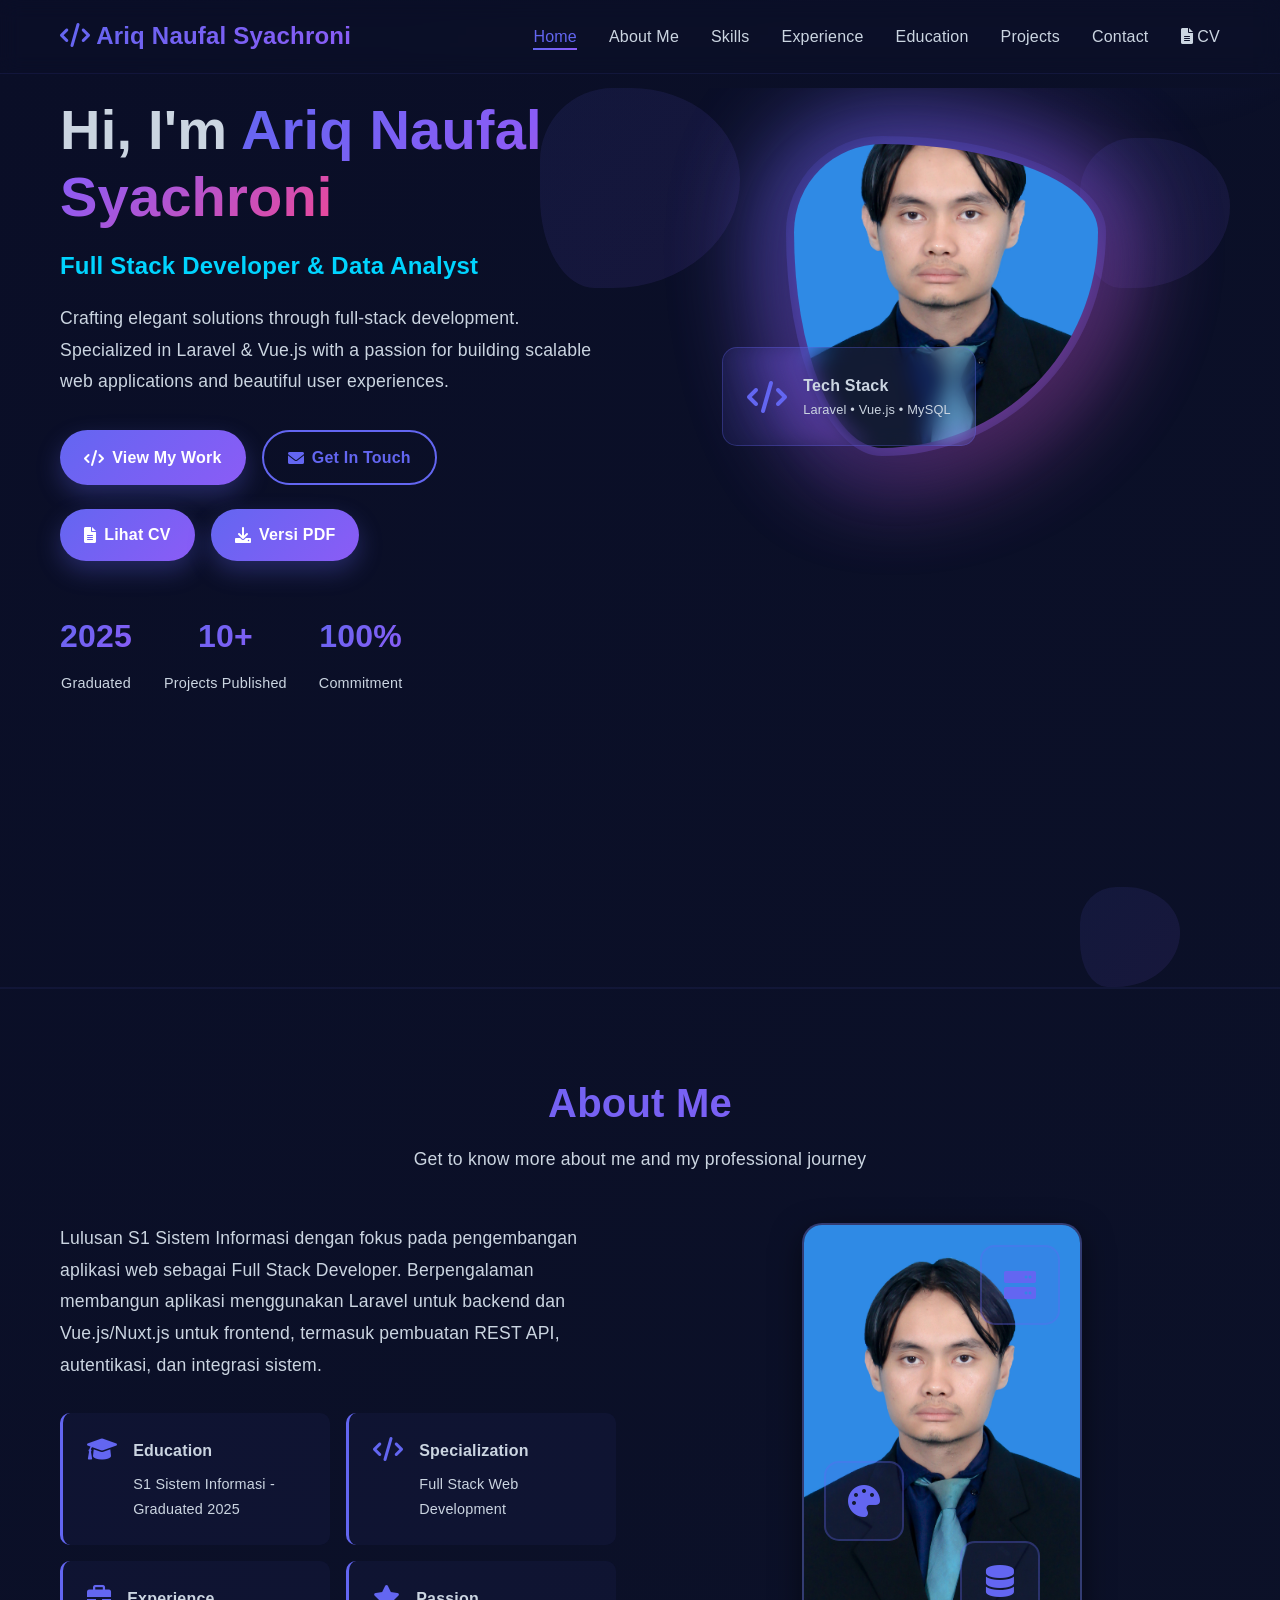
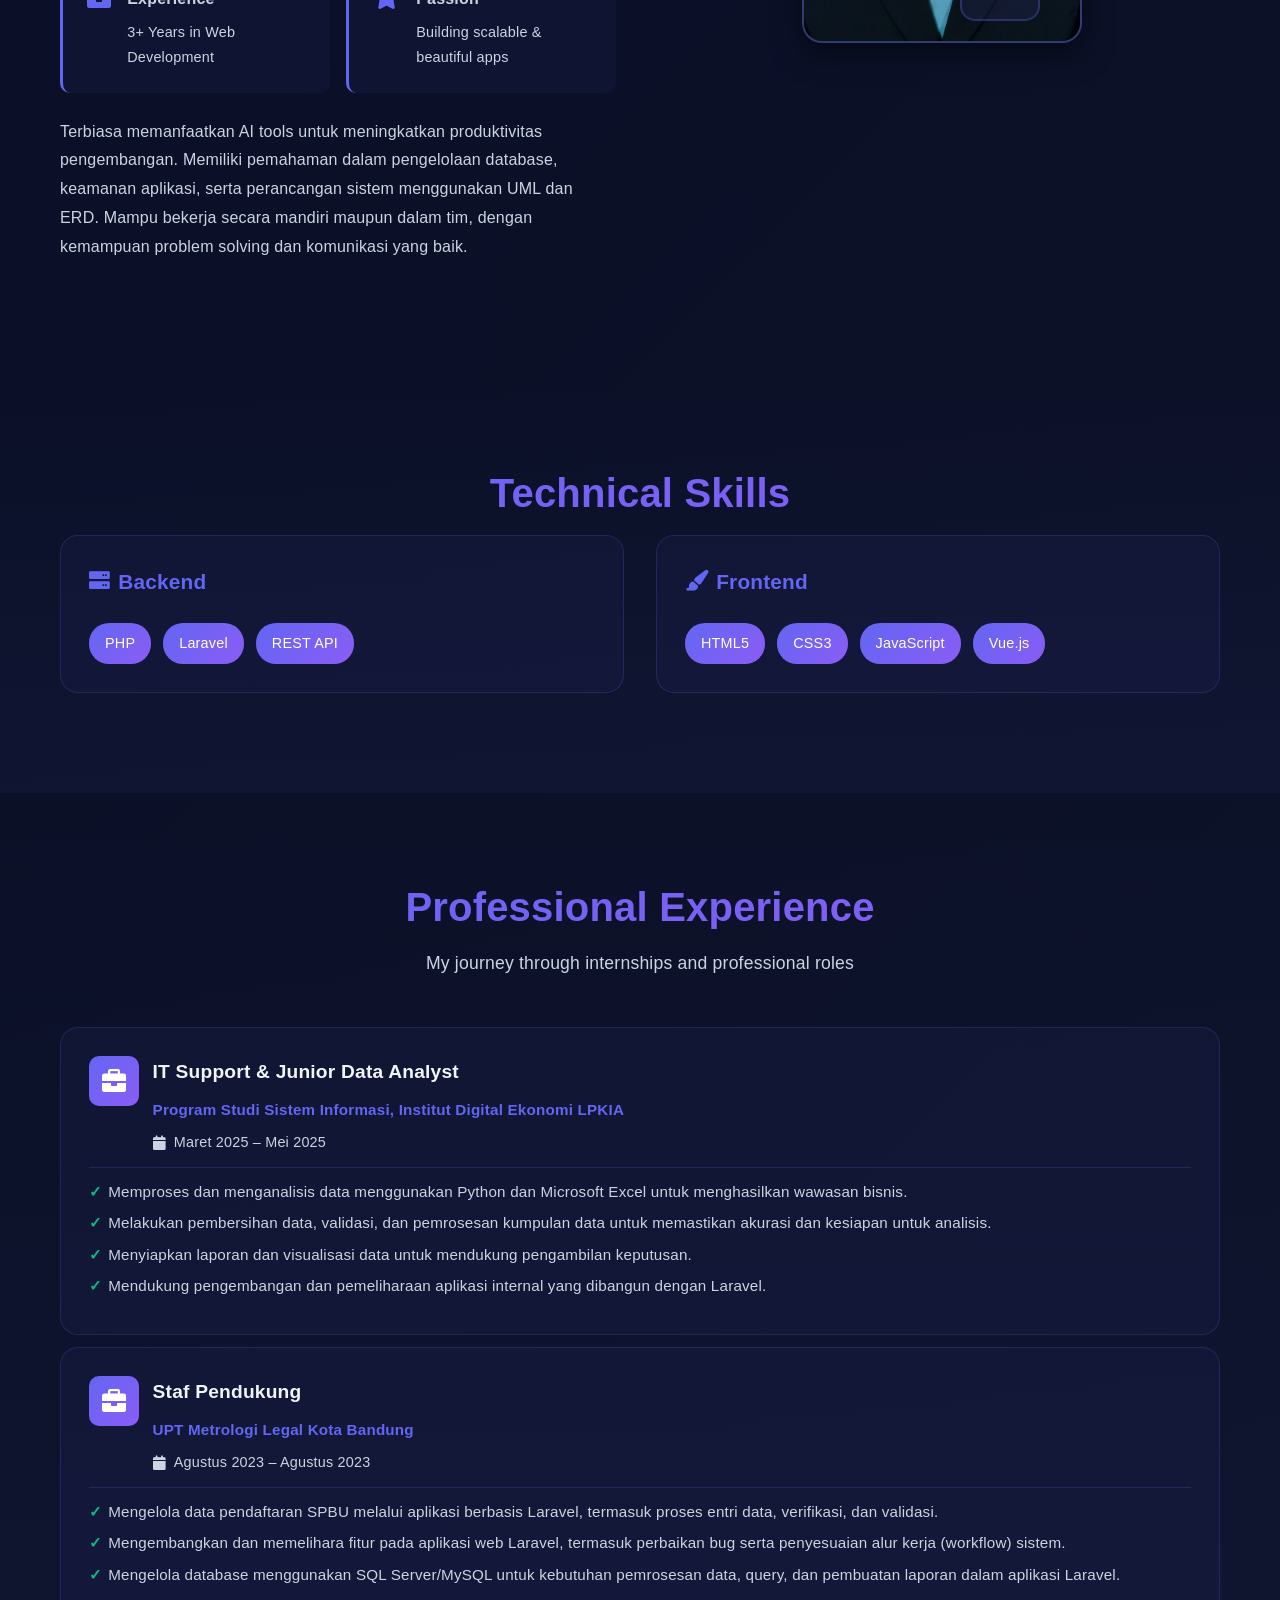
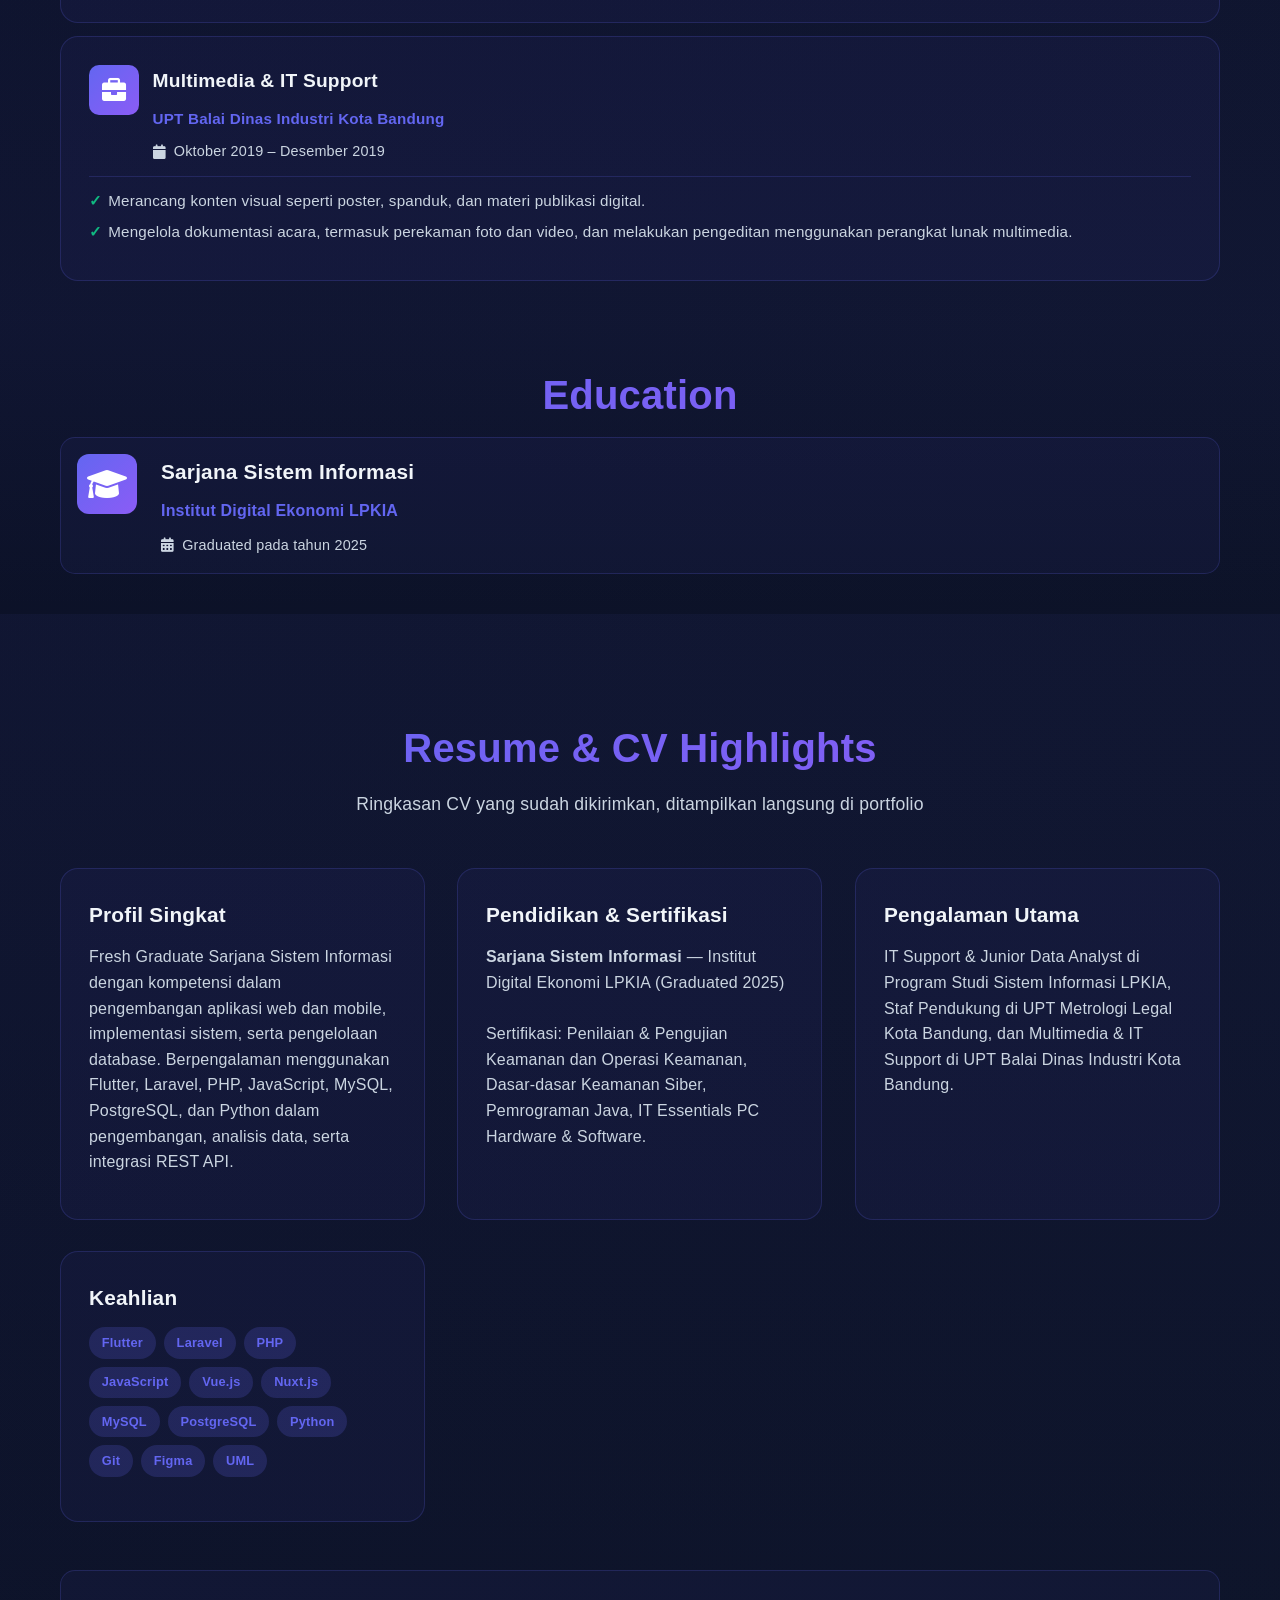
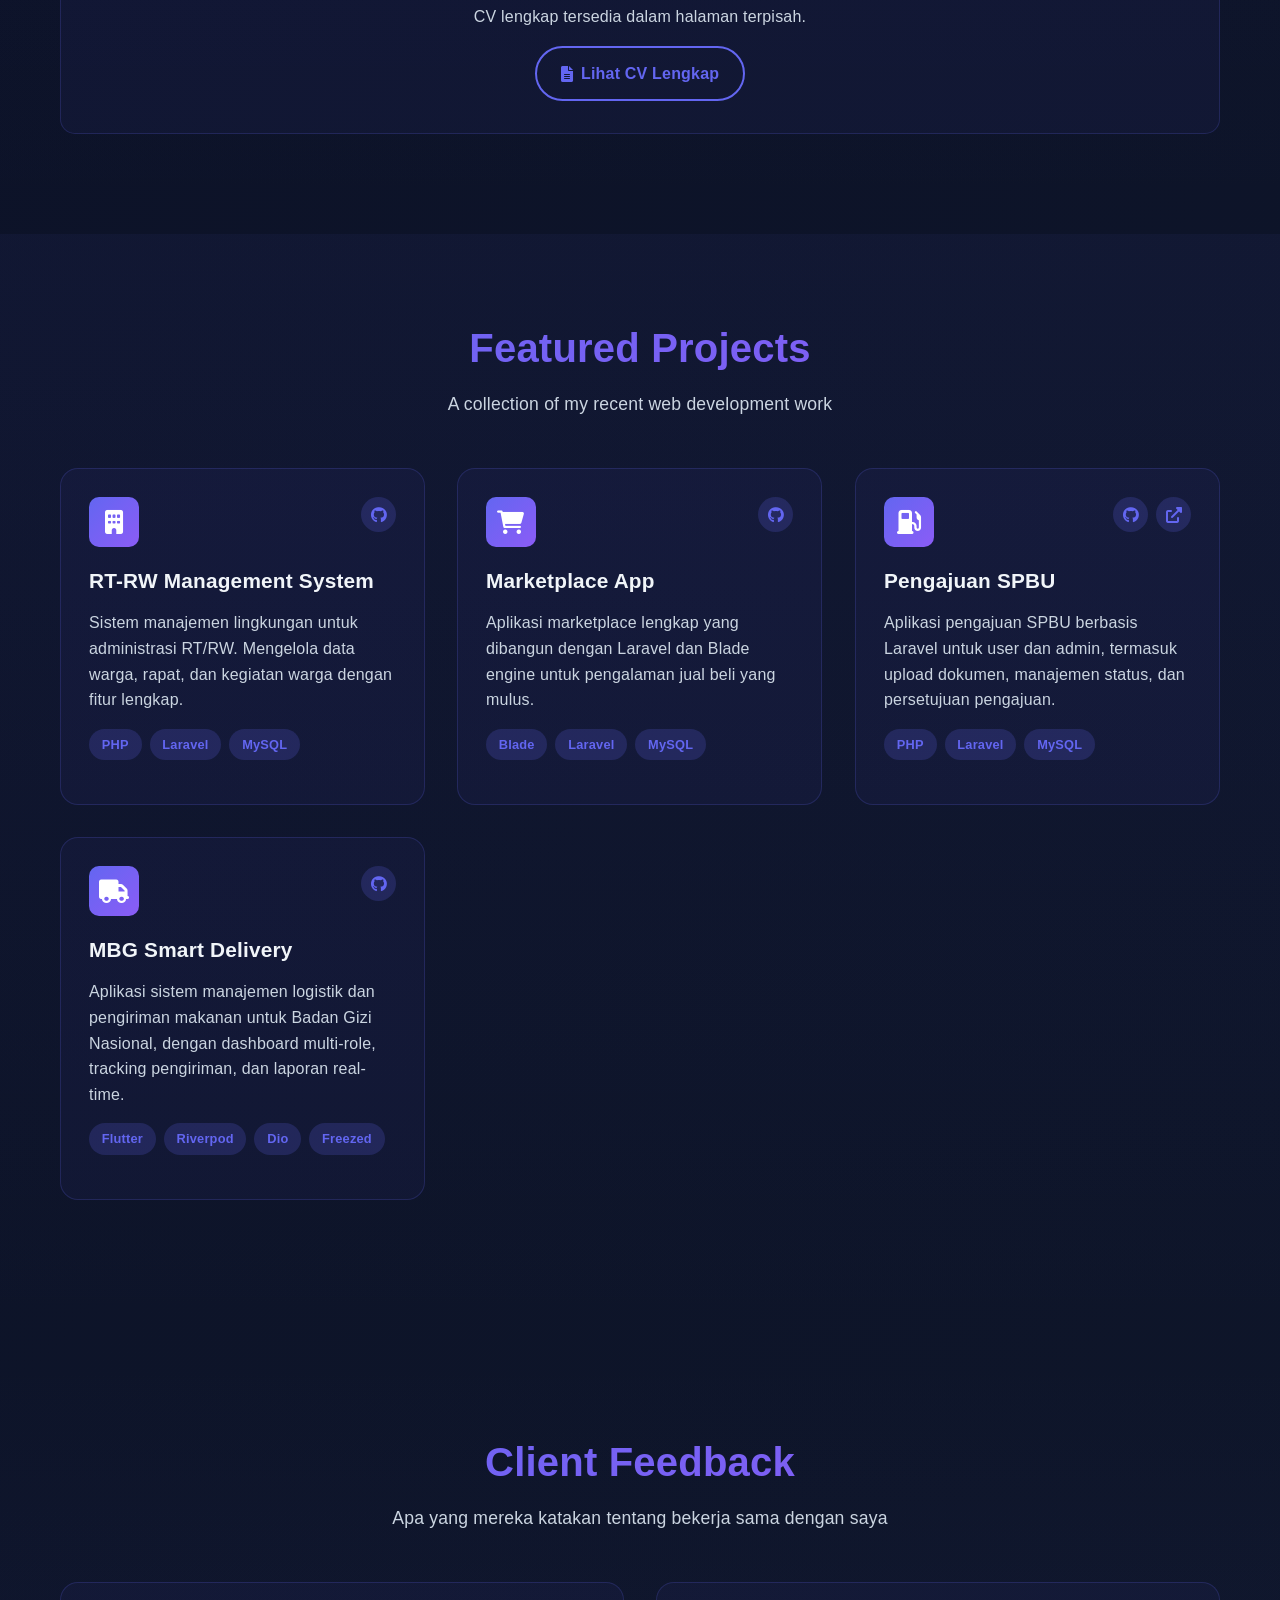
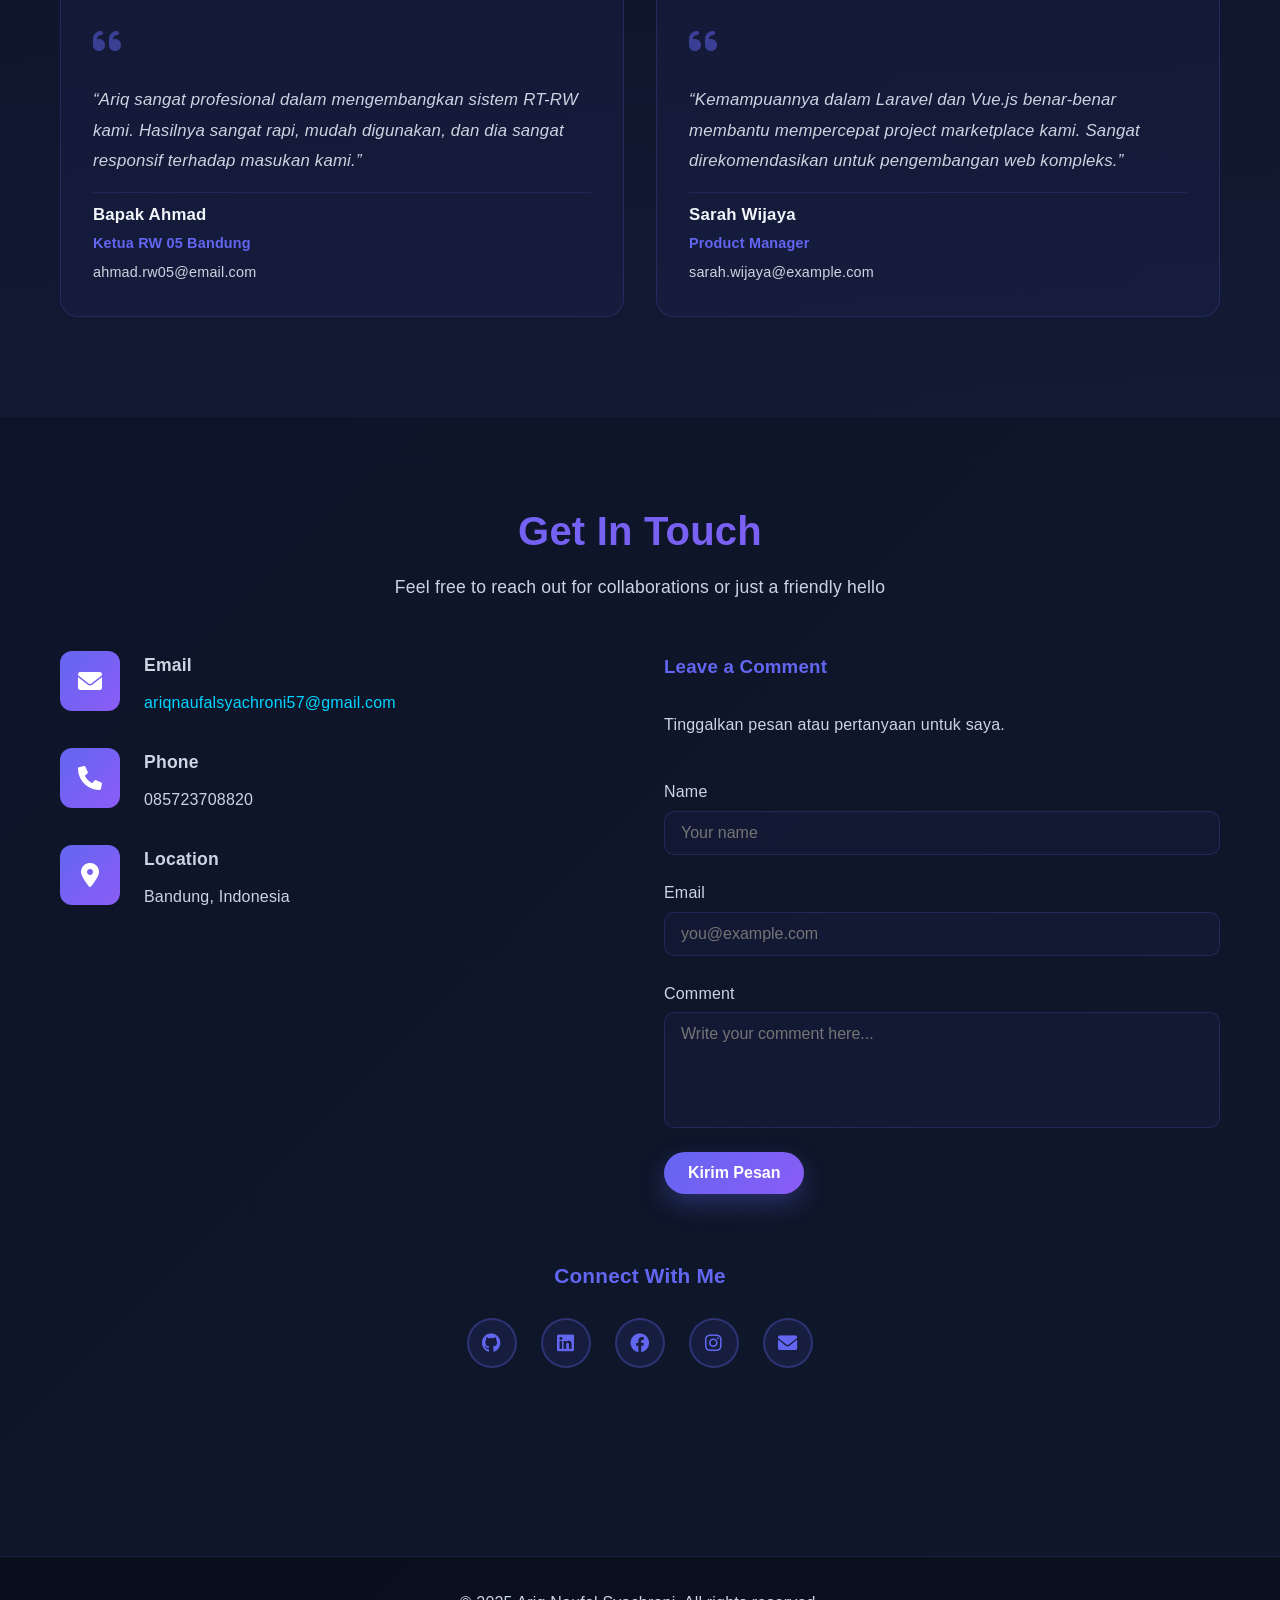
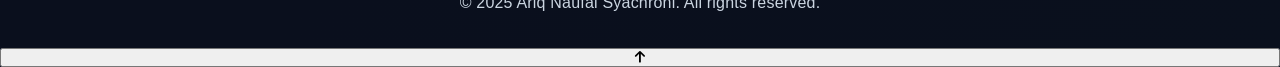
==== commit 93fab5b1: "Deployment tuntas v1.33: fix spacing and alignment" ====
--- a/index.html
+++ b/index.html
@@ -12,12 +12,12 @@
     <meta property="og:url" content="https://ariqn28.github.io/">
     <meta property="og:title" content="Ariq Naufal Syachroni | Full Stack Developer">
     <meta property="og:description" content="Professional Portfolio of Ariq Naufal Syachroni. Specialized in Laravel & Vue.js.">
-    <meta property="og:image" content="https://ariqn28.github.io/images/profile.webp">
+    <meta property="og:image" content="https://ariqn28.github.io/images/ariq-profile-4x6.jpeg">
 
     <title>Ariq Naufal Syachroni | Full Stack Developer </title>
     <link rel="icon" href="images/favicon.ico" type="image/x-icon">
 
-    <link rel="stylesheet" href="styles.css?v=1.32">
+    <link rel="stylesheet" href="styles.css?v=1.33">
     <link rel="stylesheet" href="css/iconic/css/iconmonstr-iconic-font.css"> <!-- Fallback ikon lokal (tanpa assets/) -->
     <link rel="stylesheet" href="https://cdnjs.cloudflare.com/ajax/libs/font-awesome/6.0.0/css/all.min.css">
     <!-- Google Fonts dimuat via @font-face di styles.css -->
@@ -103,7 +103,7 @@
             
             <div class="hero-visual reveal">
                 <div class="hero-img-wrapper">
-                    <img src="images/ariq-profile.jpg" alt="Ariq Naufal Syachroni" class="hero-img-main" width="320" height="320" fetchpriority="high"
+                    <img src="images/ARIQ NAUFAL SYACHRONI 4x6.jpg.jpeg" alt="Ariq Naufal Syachroni" class="hero-img-main" width="320" height="320" fetchpriority="high"
                          onerror="this.onerror=null;this.src='images/placeholder-profile.webp'">
                 </div>
                 
@@ -168,7 +168,7 @@
                 
                 <div class="about-image reveal">
                     <div class="image-container">
-                        <img src="images/ariq-profile-4x6.jpeg" alt="Ariq Naufal Syachroni" width="280" height="420" loading="lazy" onerror="this.onerror=null;this.src='images/placeholder-4x6.webp'">
+                        <img src="images/ARIQ NAUFAL SYACHRONI 4x6.jpg.jpeg" alt="Ariq Naufal Syachroni" width="280" height="420" loading="lazy" onerror="this.onerror=null;this.src='images/placeholder-4x6.webp'">
                         <div class="tech-icon tech-1" title="Backend">
                             <i class="fas fa-server"></i>
                         </div>
@@ -563,6 +563,6 @@
         </div>
     </footer>
 
-    <script src="script.js?v=1.32" defer></script>
+    <script src="script.js?v=1.33" defer></script>
 </body>
 </html>
--- a/styles.css
+++ b/styles.css
@@ -258,10 +258,10 @@
     display: grid;
     grid-template-columns: 1fr 1fr;
     gap: 4rem;
-    align-items: start; /* Mengubah dari center ke start agar teks naik ke atas */
+    align-items: flex-start; /* Memastikan teks rata atas */
     position: relative;
     z-index: 1;
-    padding-top: 2rem; /* Jarak kecil agar tidak menabrak garis navbar */
+    padding-top: 0.5rem; /* Jarak minimal agar teks nempel ke area navbar */
 }
 
 .hero-content,
@@ -732,7 +732,7 @@
 
 /* ============ SKILLS SECTION ============ */
 .skills {
-    padding: 160px 0 100px; /* Memberikan ruang ekstra agar tidak nempel ke About Me */
+    padding: 180px 0 100px; /* Jarak lebih lega agar Technical Skills tidak terlihat mepet */
     background: linear-gradient(180deg, transparent, rgba(99, 102, 241, 0.05));
 }
 
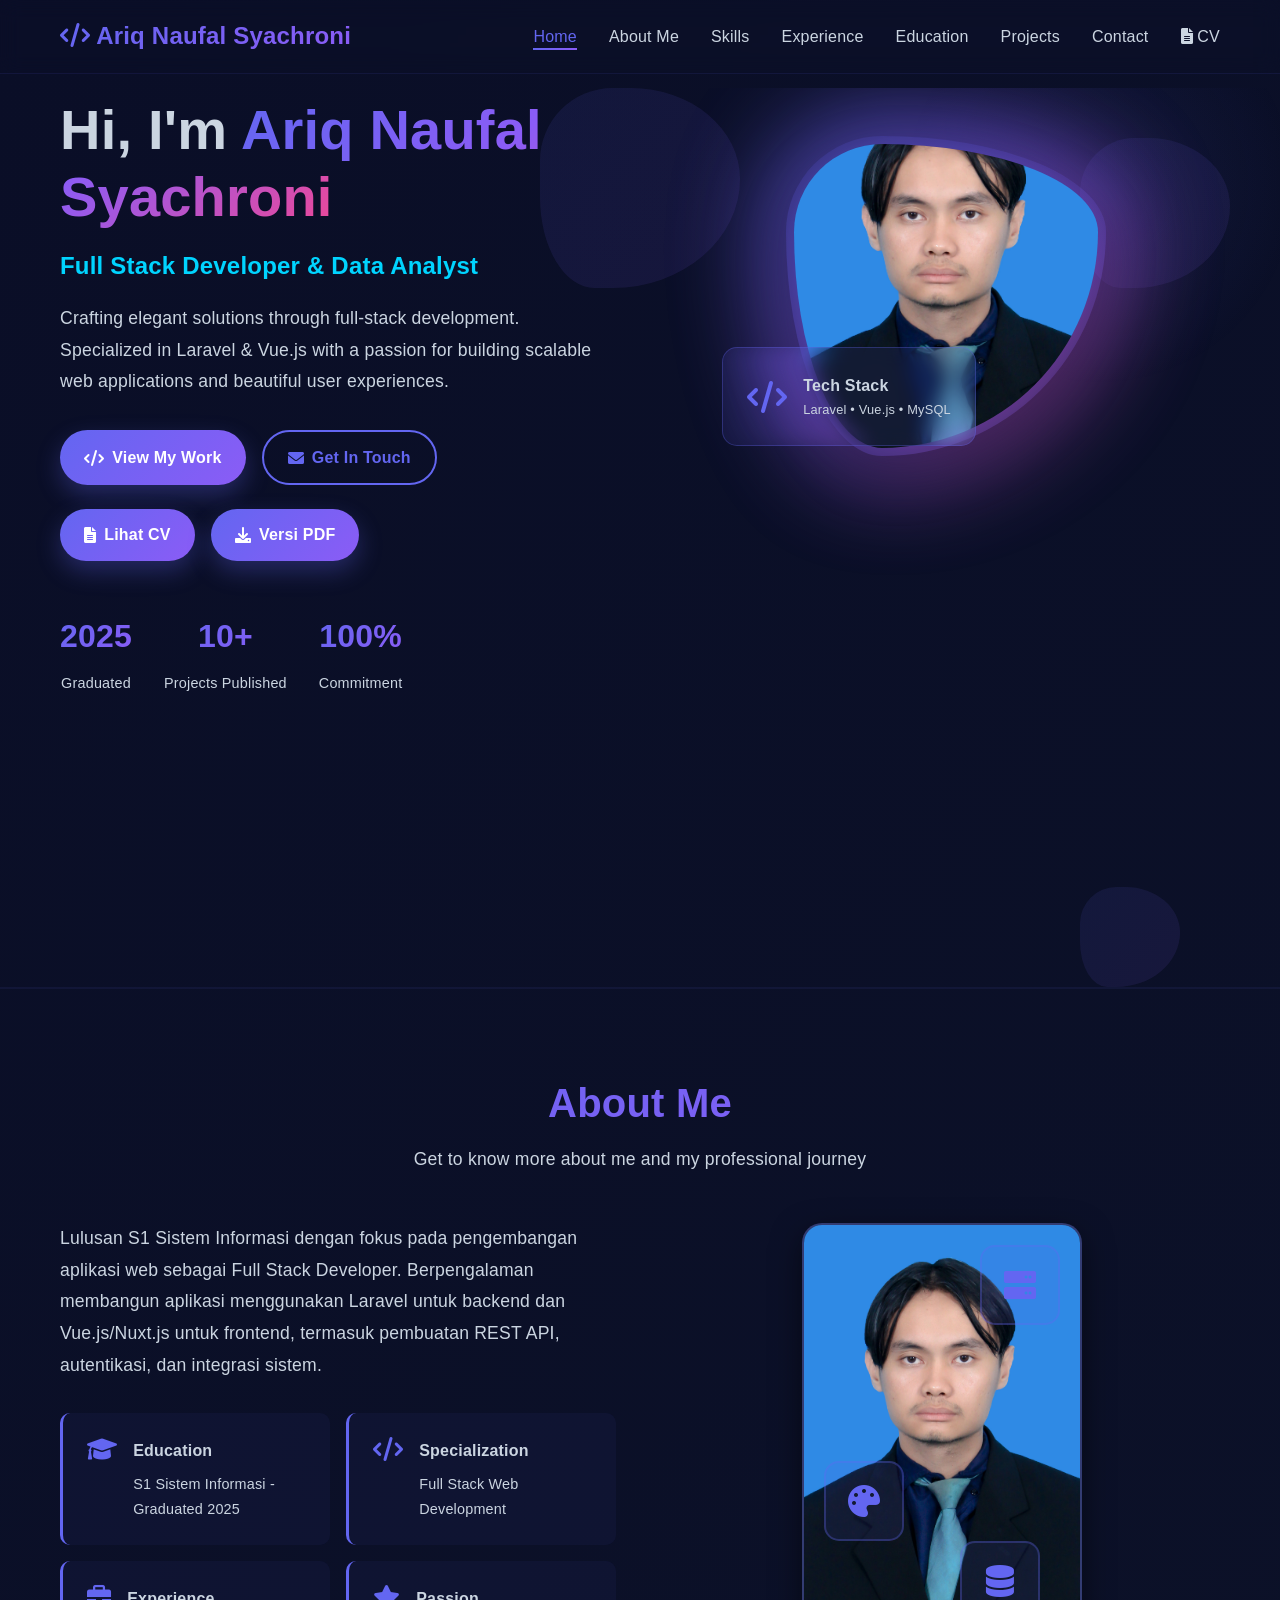
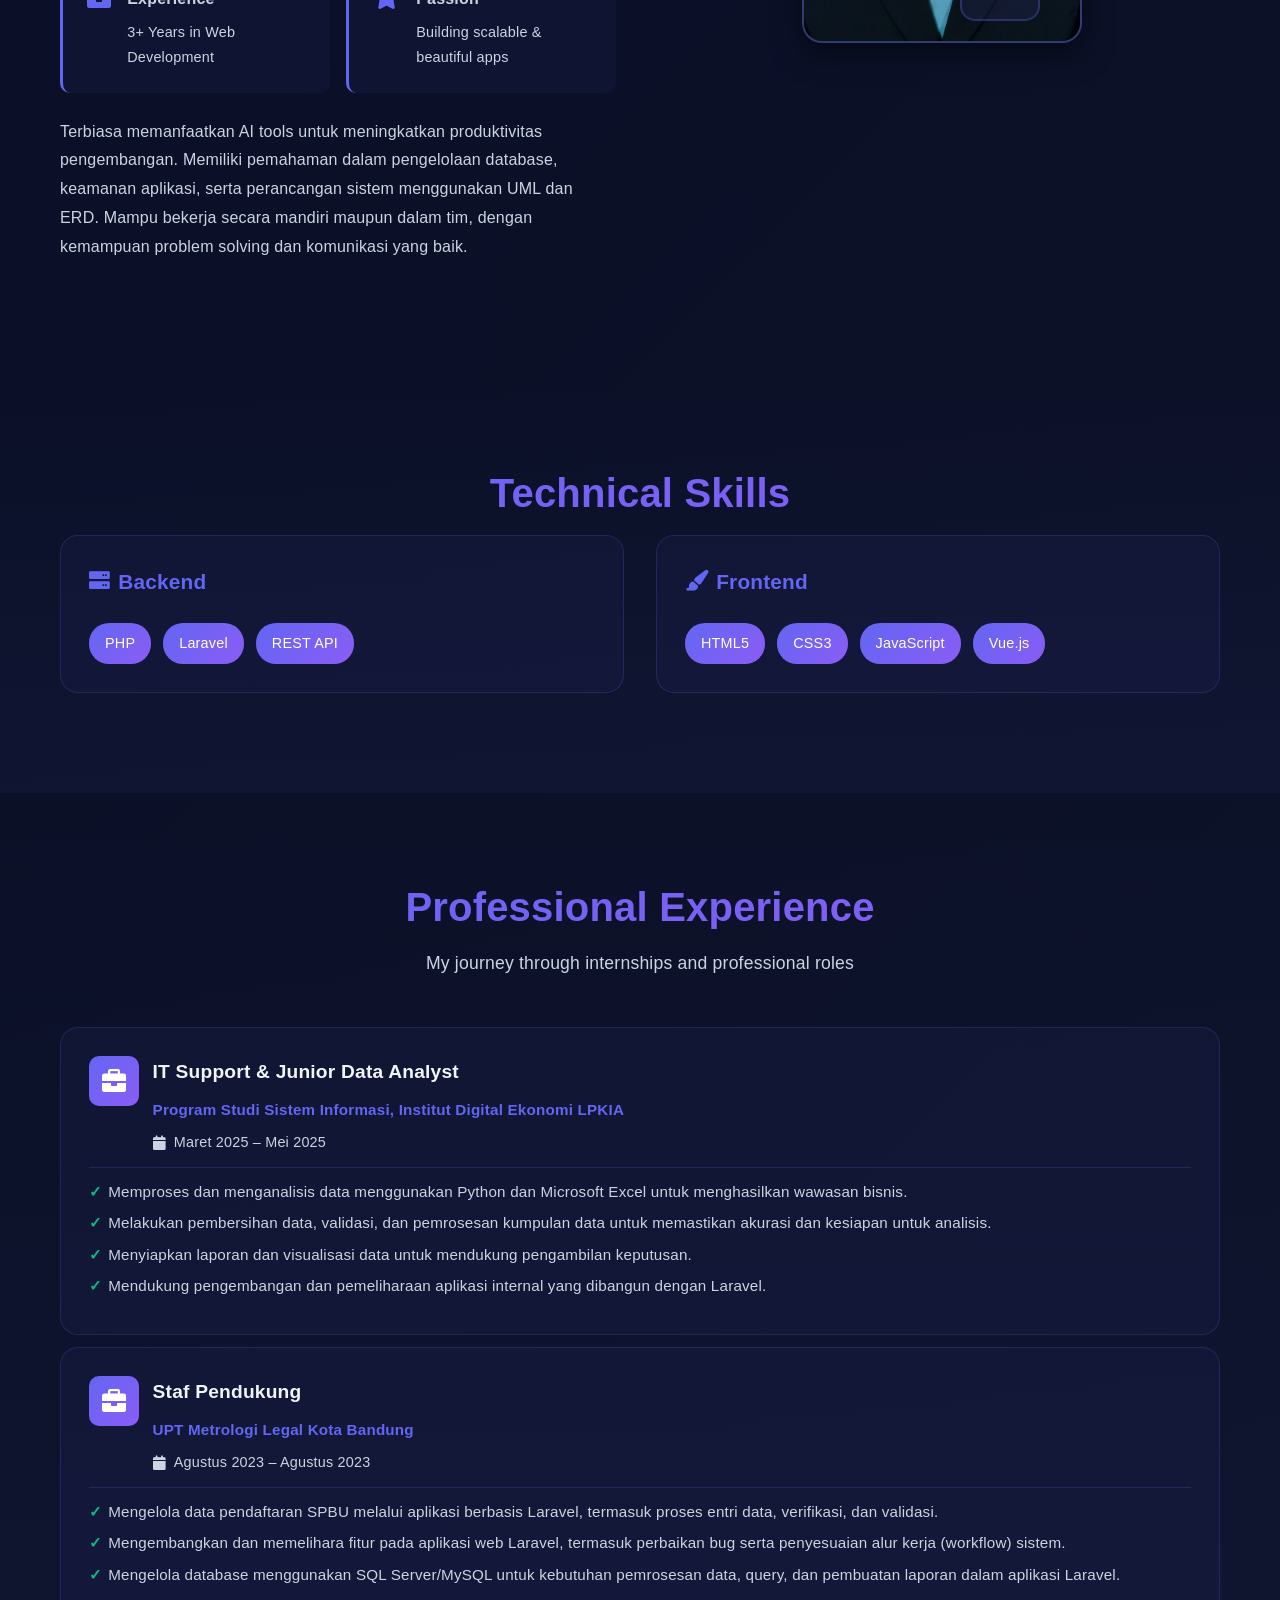
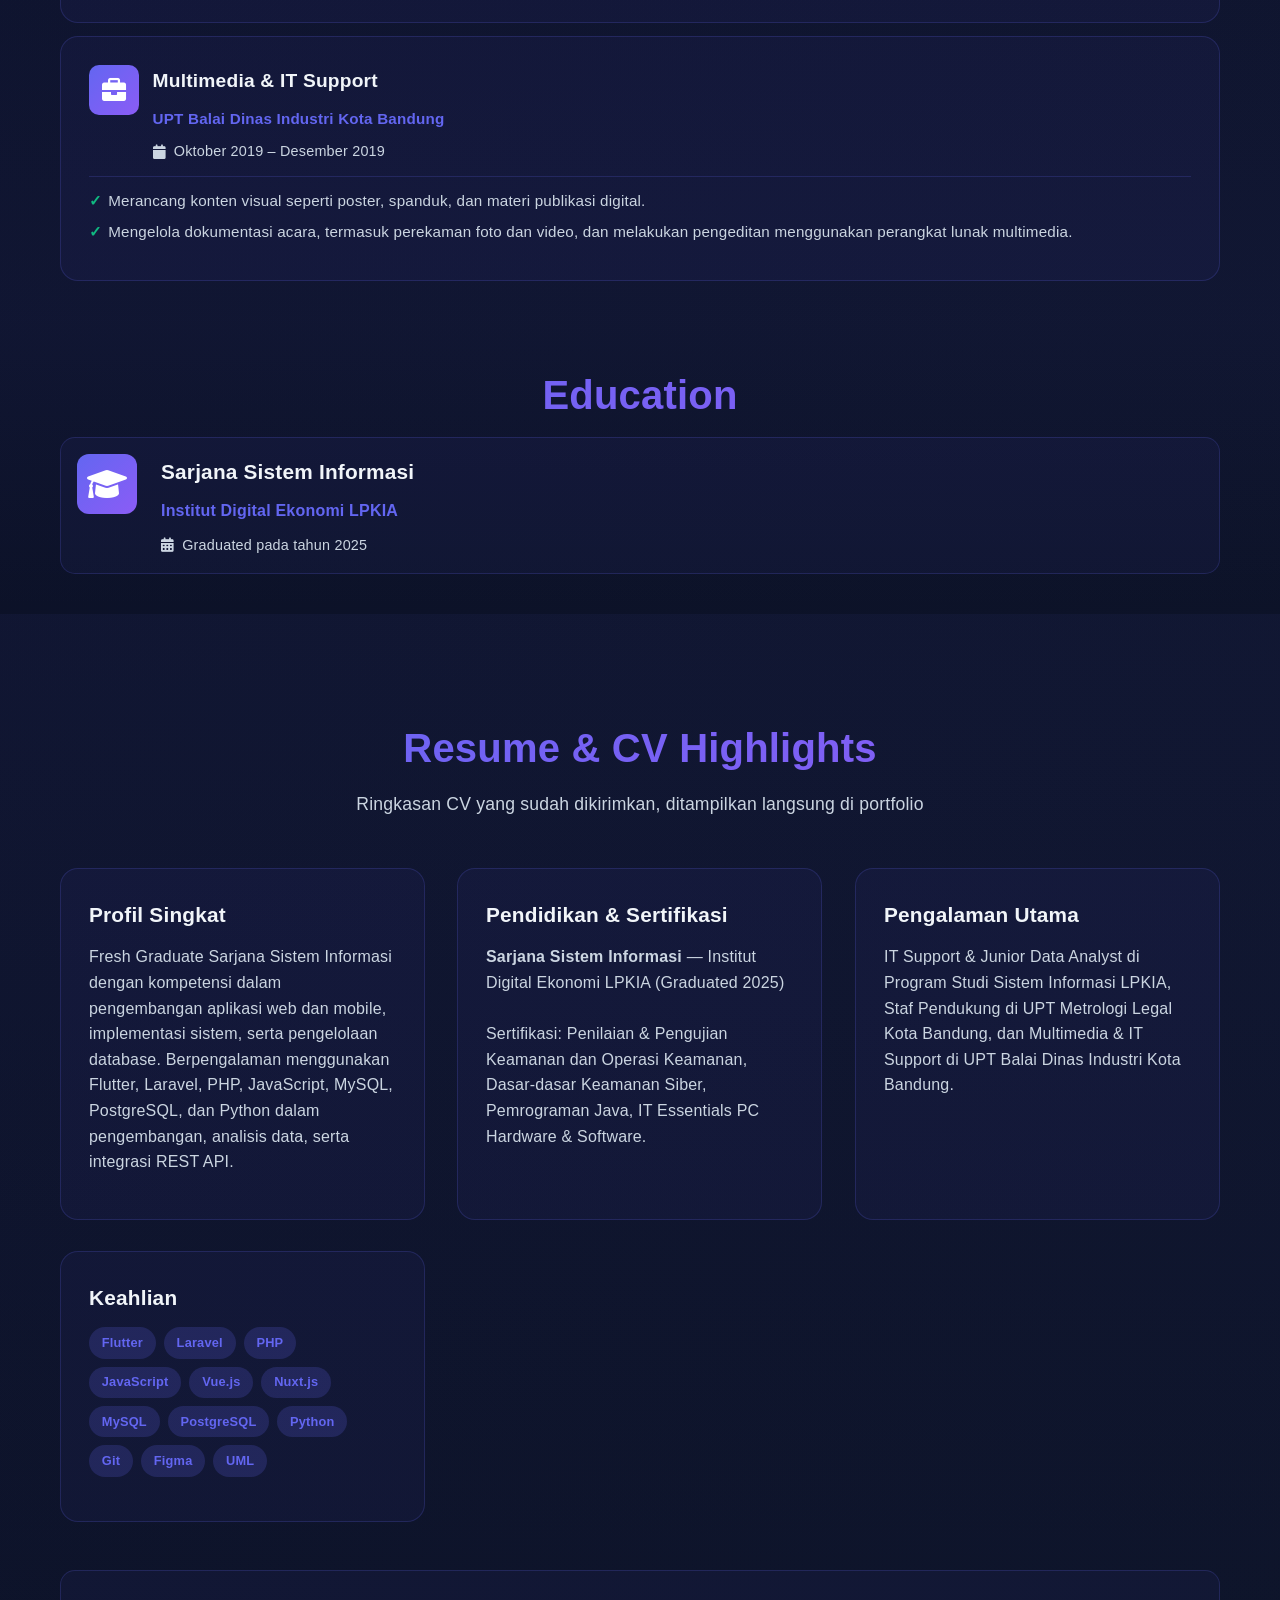
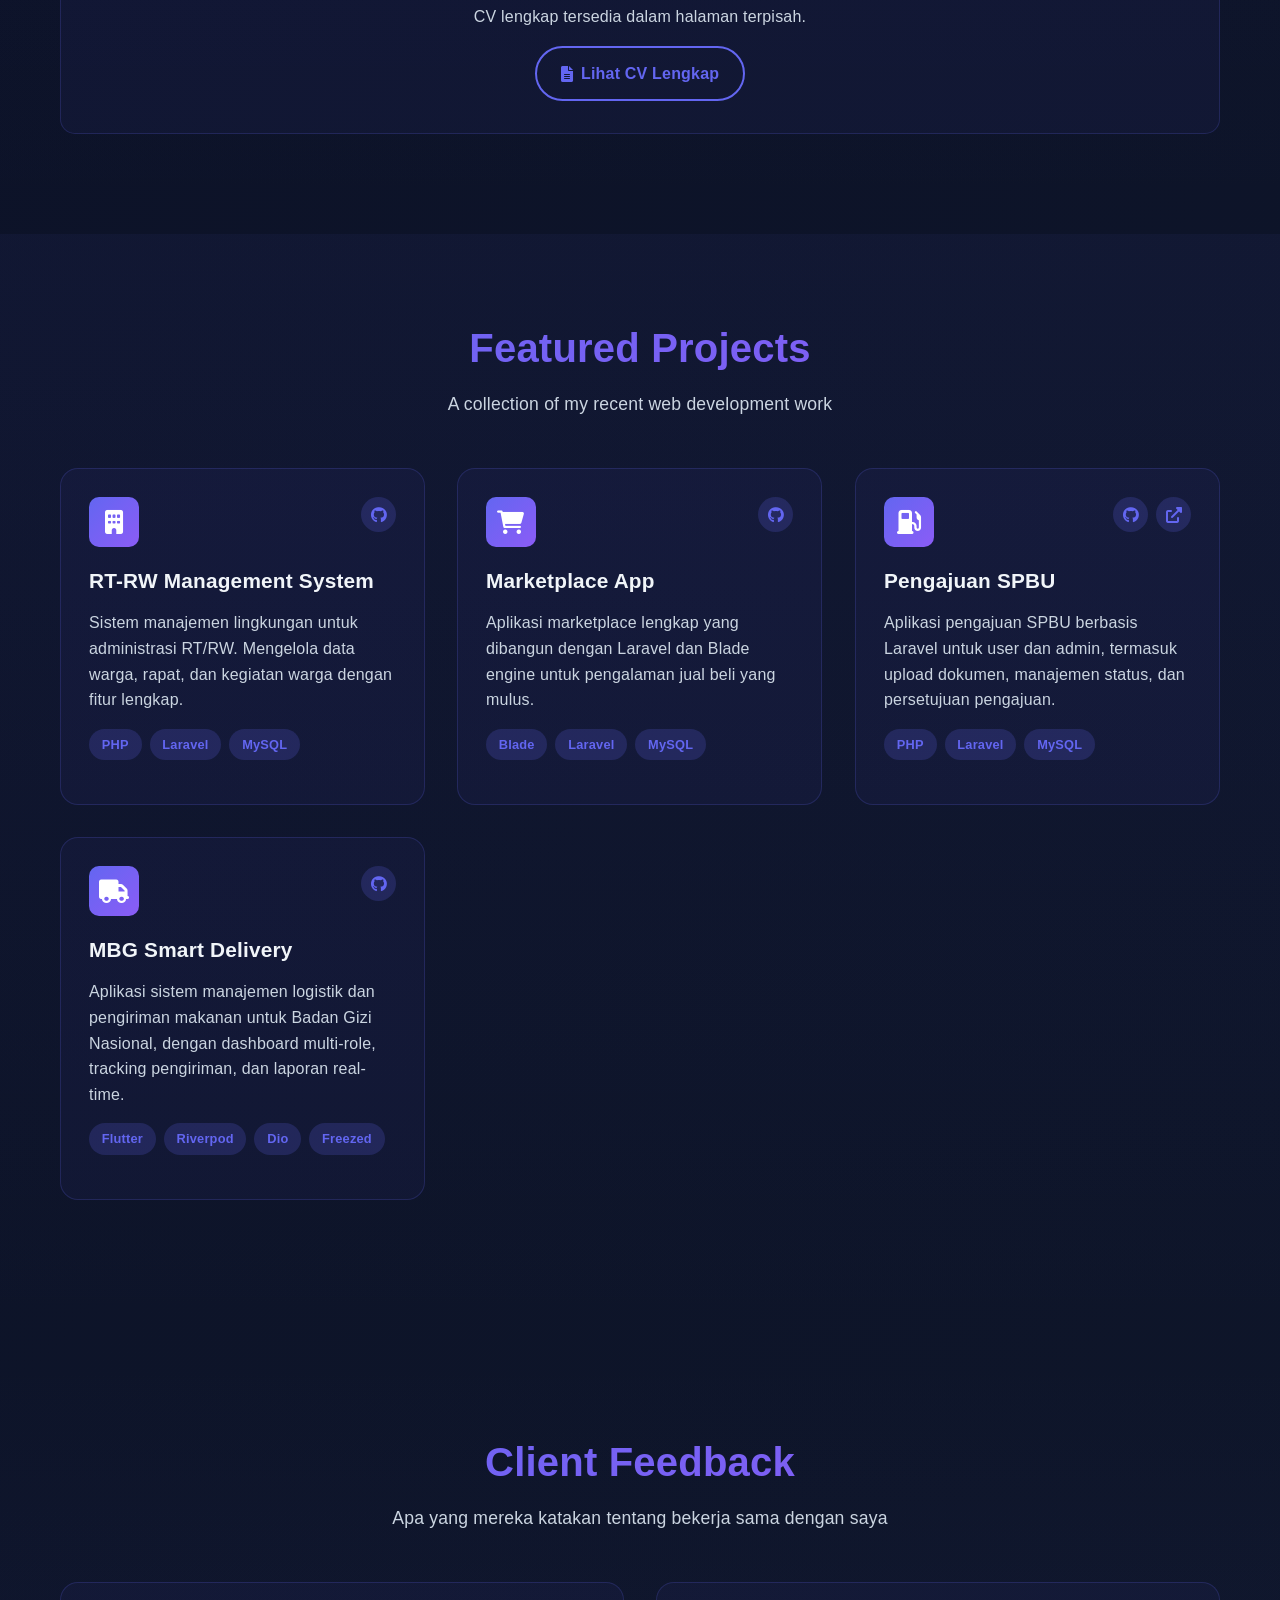
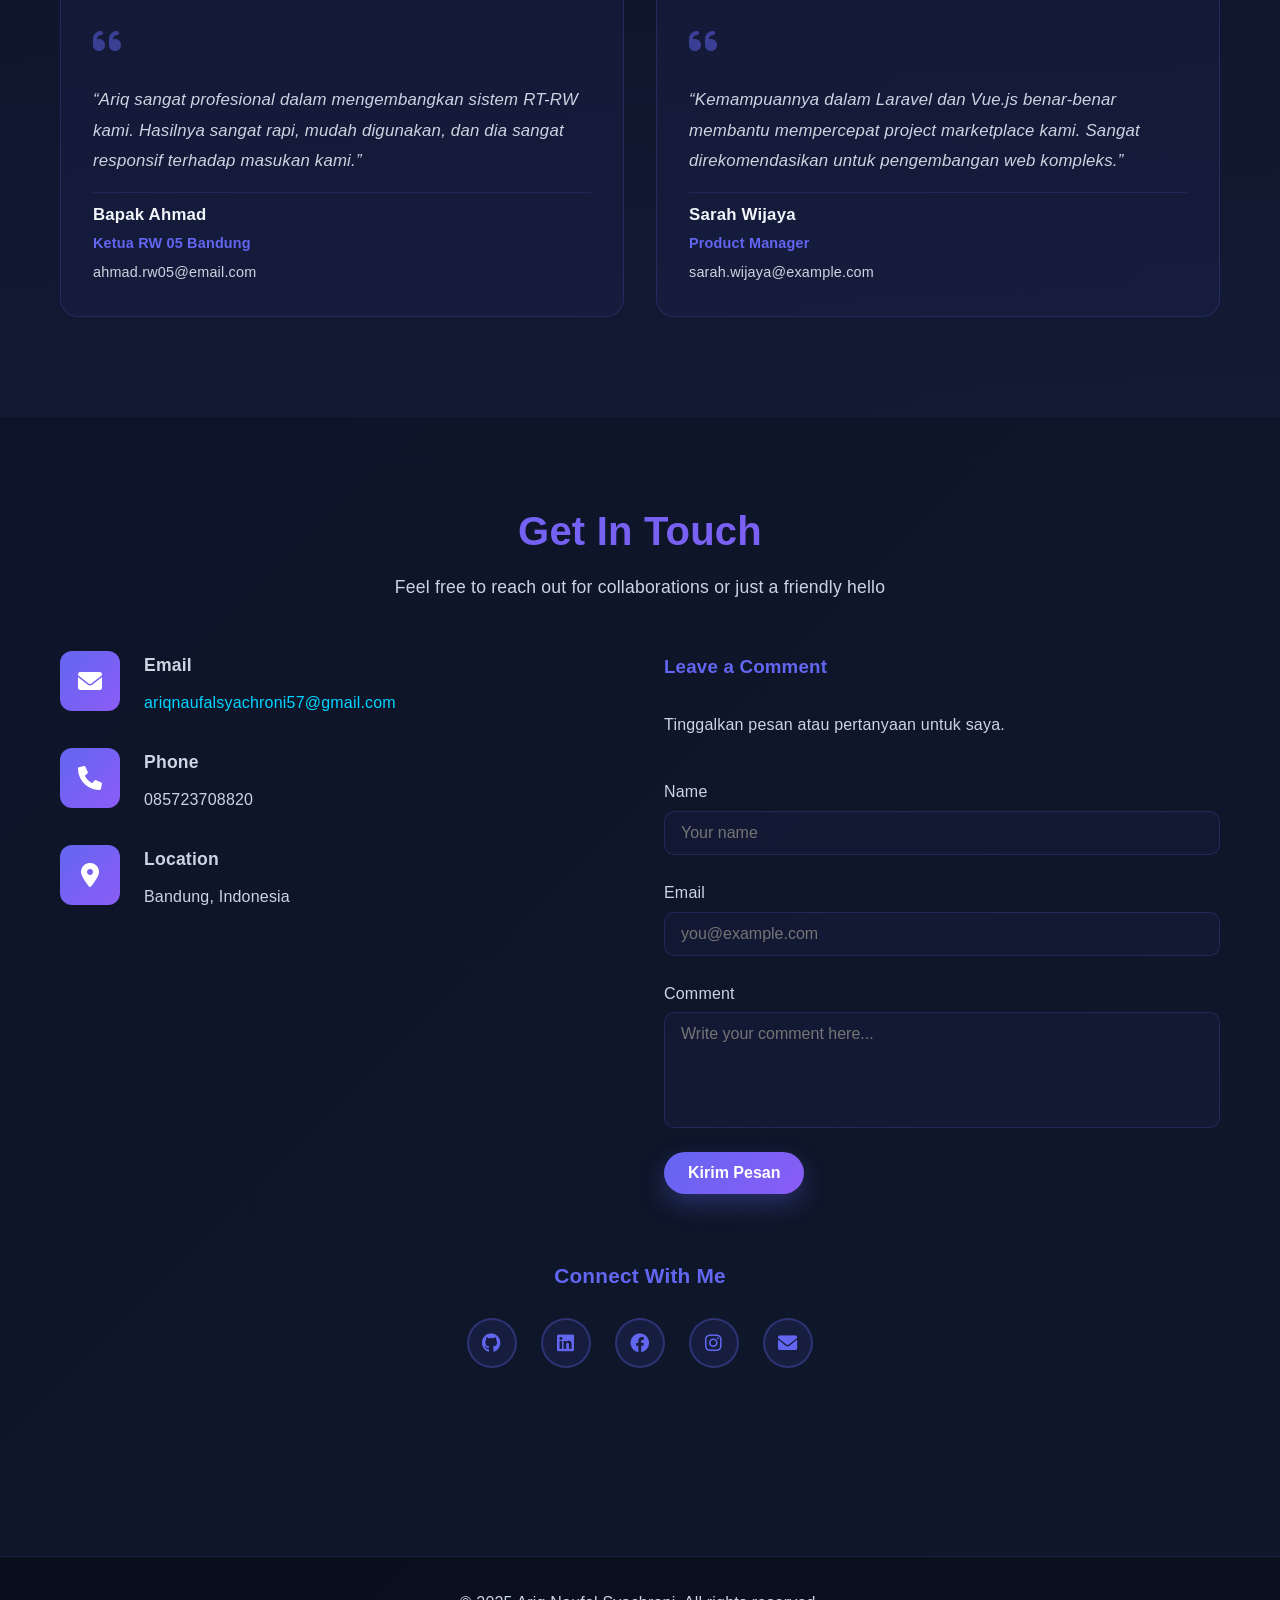
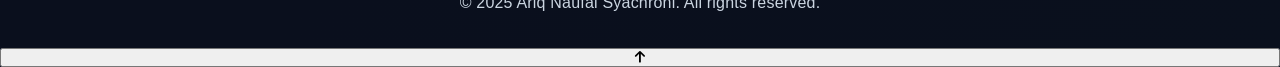
==== commit 3beedceb: "Update portfolio" ====
--- a/index.html
+++ b/index.html
@@ -17,7 +17,7 @@
     <title>Ariq Naufal Syachroni | Full Stack Developer </title>
     <link rel="icon" href="images/favicon.ico" type="image/x-icon">
 
-    <link rel="stylesheet" href="styles.css?v=1.33">
+    <link rel="stylesheet" href="styles.css?v=1.39">
     <link rel="stylesheet" href="css/iconic/css/iconmonstr-iconic-font.css"> <!-- Fallback ikon lokal (tanpa assets/) -->
     <link rel="stylesheet" href="https://cdnjs.cloudflare.com/ajax/libs/font-awesome/6.0.0/css/all.min.css">
     <!-- Google Fonts dimuat via @font-face di styles.css -->
@@ -563,6 +563,6 @@
         </div>
     </footer>
 
-    <script src="script.js?v=1.33" defer></script>
+    <script src="script.js?v=1.39" defer></script>
 </body>
 </html>
--- a/styles.css
+++ b/styles.css
@@ -22,7 +22,17 @@
 html {
     scroll-behavior: auto;
     scroll-padding-top: 88px;
-}
+    width: 100%;
+    overflow-x: hidden;
+}
+
+body {
+    width: 100%;
+    max-width: 100%;
+    overflow-x: hidden;
+    position: relative;
+}
+
 
 @media (prefers-reduced-motion: reduce) {
     html {
@@ -50,7 +60,7 @@
     display: flex;
     flex-direction: column;
     letter-spacing: 0.2px;
-    padding-top: 88px; /* Menambahkan padding untuk mengimbangi tinggi navbar fixed */
+    padding-top: 88px;
 }
 
 main,
@@ -84,7 +94,6 @@
 }
 
 .container {
-    width: min(100% - 2rem, 1200px);
     max-width: 1200px;
     margin: 0 auto;
     padding: 0 20px;
@@ -137,6 +146,10 @@
     transition: background 0.3s ease, backdrop-filter 0.3s ease;
 }
 
+.navbar .container {
+    overflow: visible; /* Pastikan menu hamburger tidak terpotong */
+}
+
 .navbar.scrolled {
     background: rgba(10, 14, 39, 0.95);
     backdrop-filter: blur(20px);
@@ -244,10 +257,10 @@
 .hero::before {
     content: '';
     position: absolute;
-    top: -50%;
-    right: -10%;
-    width: 500px;
-    height: 500px;
+    top: -100px;
+    right: -20px;
+    width: min(400px, 90vw);
+    height: min(400px, 90vw);
     background: radial-gradient(circle, rgba(99, 102, 241, 0.1) 0%, transparent 70%);
     border-radius: 50%;
     animation: float 20s ease-in-out infinite;
@@ -477,6 +490,21 @@
     animation: none;
     bottom: 50px;
     left: 50px;
+}
+
+/* Mobile: jangan sampai floating-card menimpa konten lain */
+@media (max-width: 768px) {
+    .floating-card {
+        position: relative;
+        bottom: auto;
+        left: auto;
+        margin-top: 1rem;
+        margin-left: auto;
+        margin-right: auto;
+        width: fit-content;
+        max-width: 100%;
+        padding: 1rem 1.1rem;
+    }
 }
 
 .floating-card i {
@@ -846,7 +874,7 @@
 
 .projects-grid {
     display: grid;
-    grid-template-columns: repeat(auto-fit, minmax(320px, 1fr));
+    grid-template-columns: repeat(auto-fit, minmax(min(100%, 300px), 1fr));
     gap: 2rem;
     margin-bottom: 3rem;
 }
@@ -1188,7 +1216,7 @@
 
 .testimonials-grid {
     display: grid;
-    grid-template-columns: repeat(auto-fit, minmax(350px, 1fr));
+    grid-template-columns: repeat(auto-fit, minmax(min(100%, 280px), 1fr));
     gap: 2rem;
 }
 
@@ -1519,9 +1547,40 @@
 /* ============ RESPONSIVE ============ */
 @media (max-width: 768px) {
     .container {
-        width: min(100% - 1rem, 1200px);
-        padding: 0 0.75rem;
-    }
+        padding: 0 20px; /* Standar padding yang lebih aman */
+        width: 100%;
+        overflow: hidden; /* Mencegah elemen dalam container meluber */
+    }
+
+    body {
+        padding-top: 70px; /* Menyesuaikan tinggi navbar mobile yang lebih pendek */
+    }
+
+    /* Fix utama HP: cegah layout “zoom/menjorok” yang membuat teks terlihat hanya sebagian */
+    html {
+        -webkit-text-size-adjust: 100%;
+        text-size-adjust: 100%;
+    }
+
+
+    /* Amankan layout mobile: jangan ada konten yang "menjorok"/overflow */
+    .about-content,
+    .about-text,
+    .about-image,
+    .container {
+        max-width: 100%;
+        overflow-x: hidden;
+    }
+
+    /* CV halaman: pastikan kartu tidak meluber/menjorok */
+    #cv,
+    #cv .container,
+    #cv-document,
+    .cv-document {
+        max-width: 100% !important;
+        overflow-x: hidden;
+    }
+
 
     .navbar {
         padding: 0.75rem 0;
@@ -1532,7 +1591,11 @@
     }
 
     .logo {
-        font-size: 1rem;
+        font-size: 0.95rem;
+        max-width: 210px;
+        white-space: nowrap;
+        overflow: hidden;
+        text-overflow: ellipsis;
         line-height: 1.2;
     }
 
@@ -1595,6 +1658,21 @@
         order: -1; /* Menampilkan foto di atas teks pada mobile */
     }
 
+    .about-highlights {
+        grid-template-columns: 1fr;
+    }
+
+    .hero-img-wrapper {
+        width: min(280px, 80vw);
+        height: min(280px, 80vw);
+        margin: 0 auto;
+    }
+
+    .hero-visual::before {
+        width: min(300px, 90vw);
+        height: min(300px, 90vw);
+    }
+
     .about-content {
         grid-template-columns: 1fr;
     }
@@ -1605,6 +1683,7 @@
 
     .about-image {
         display: block;
+        height: auto;
         margin-bottom: 1rem;
     }
     .contact-content {
@@ -1628,6 +1707,10 @@
     .hero-buttons {
         flex-direction: column;
         gap: 0.75rem;
+    }
+
+    .hero-buttons-secondary {
+        margin-top: 0;
     }
 
     .hero-buttons .btn {
@@ -1721,8 +1804,47 @@
     }
 
     .section-title {
-        font-size: 1.8rem;
+        font-size: 1.6rem;
         line-height: 1.2;
+    }
+
+    .about-intro {
+        font-size: 1rem;
+        line-height: 1.65;
+    }
+
+    /* Mobile: rapikan teks panjang supaya tidak “keluar layar/terpotong” */
+    body,
+    .container,
+    .cv-document,
+    .project-card,
+    .experience-card,
+    .testimonial-card,
+    .about-text,
+    .about-detail {
+        overflow-wrap: anywhere;
+        word-break: break-word;
+    }
+
+
+    /* Pastikan About Me dan CV tidak menempel ke pinggir dan terlihat seimbang */
+    .about-text,
+    .about-content,
+    #cv-document,
+    .cv-document {
+        padding: 10px 0; /* Memberikan sedikit ruang vertikal */
+        margin: 0 auto;
+        width: 100%;
+        max-width: 100%;
+        text-align: left; /* Atur ke center jika ingin teks rata tengah di HP */
+    }
+
+    /* Pastikan tidak ada elemen absolute/transform bikin overflow horizontal */
+    .hero-visual,
+    .hero-img-wrapper,
+    .hero-visual::before,
+    .blob {
+        max-width: 100% !important;
     }
 
     .section-subtitle {
